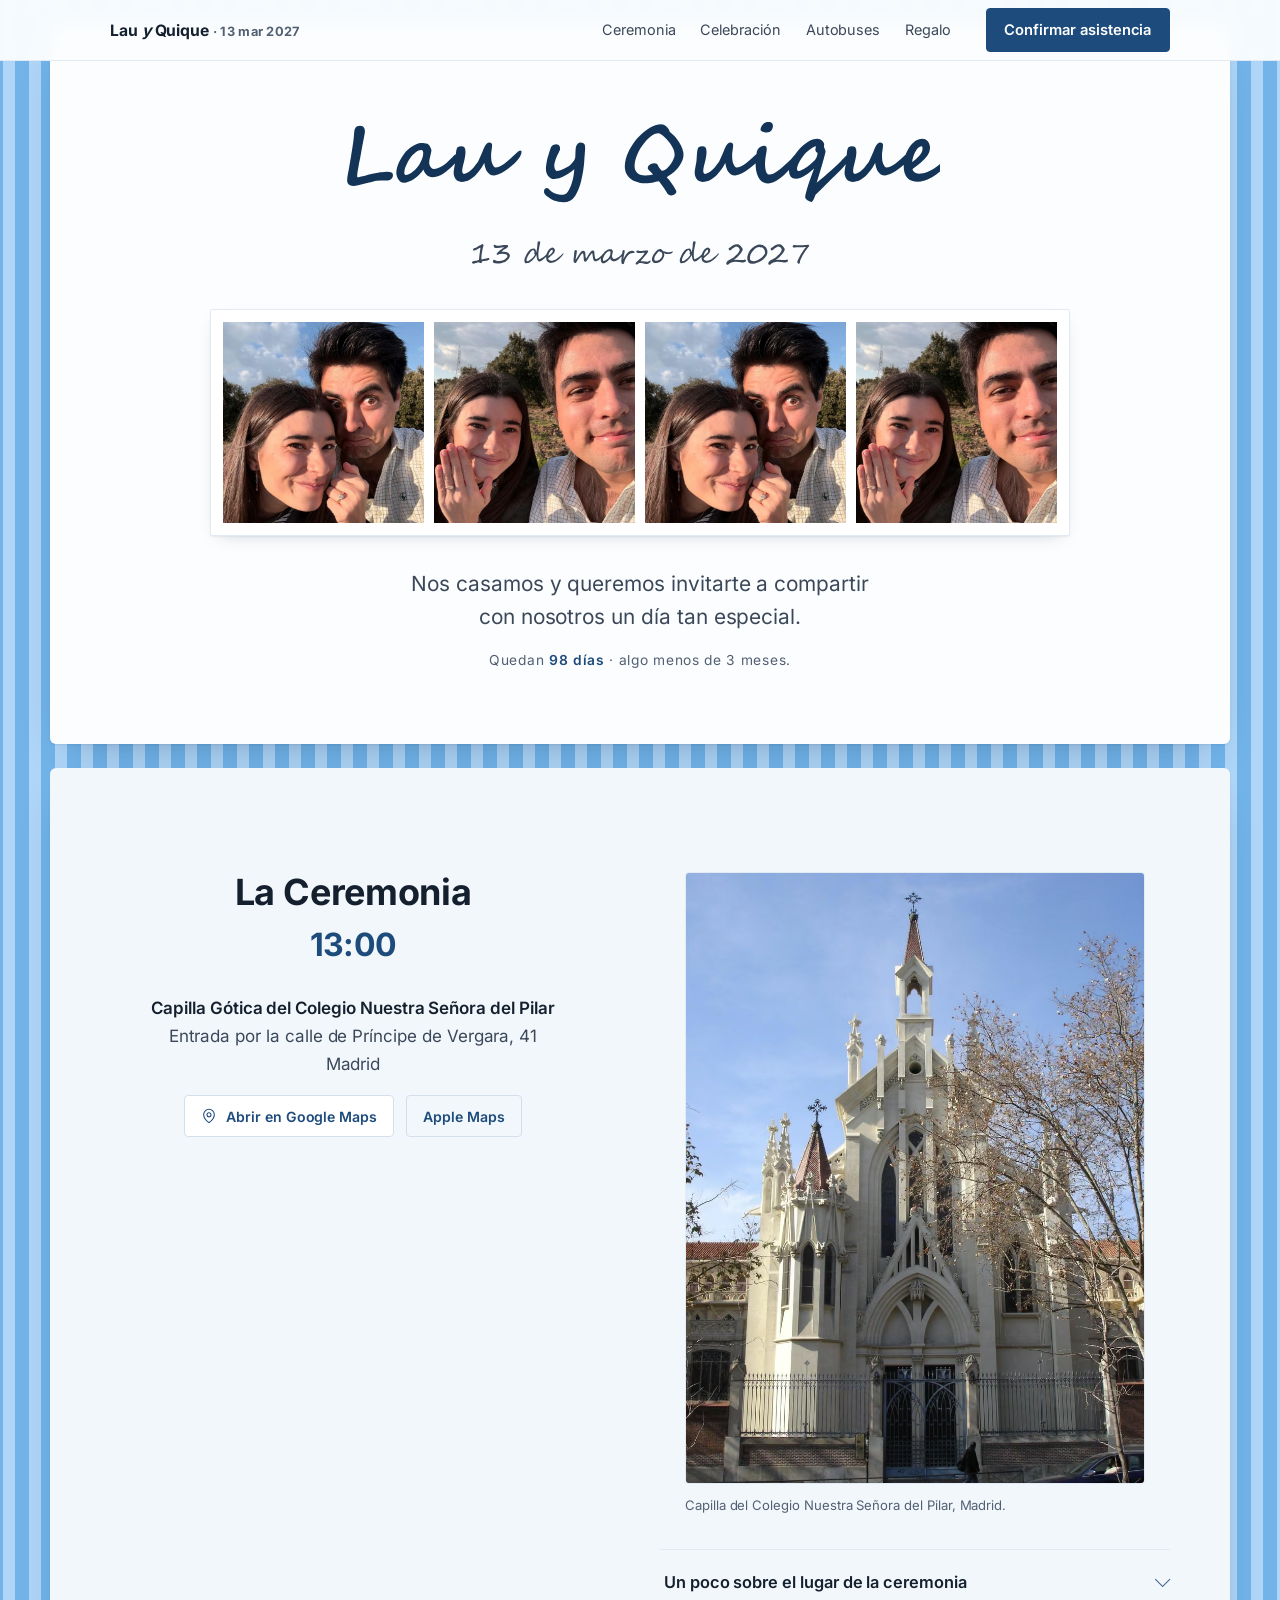
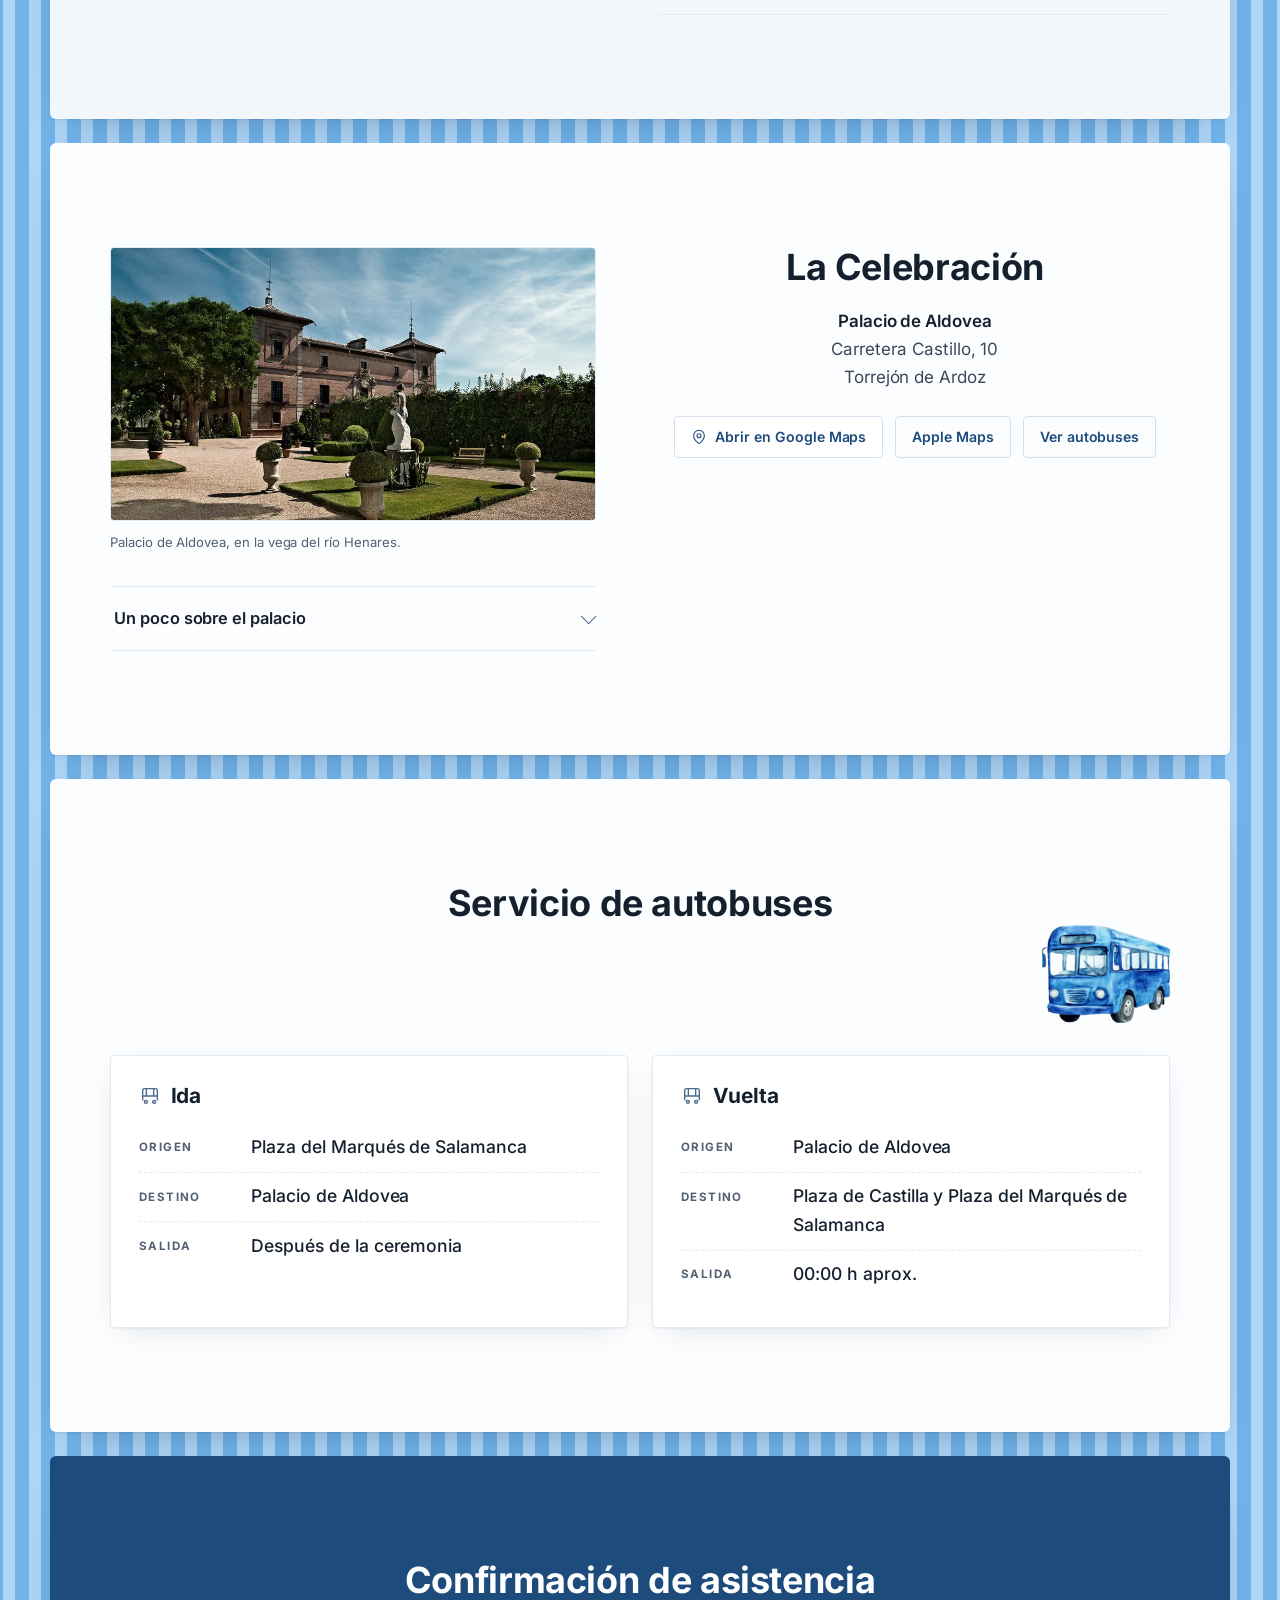
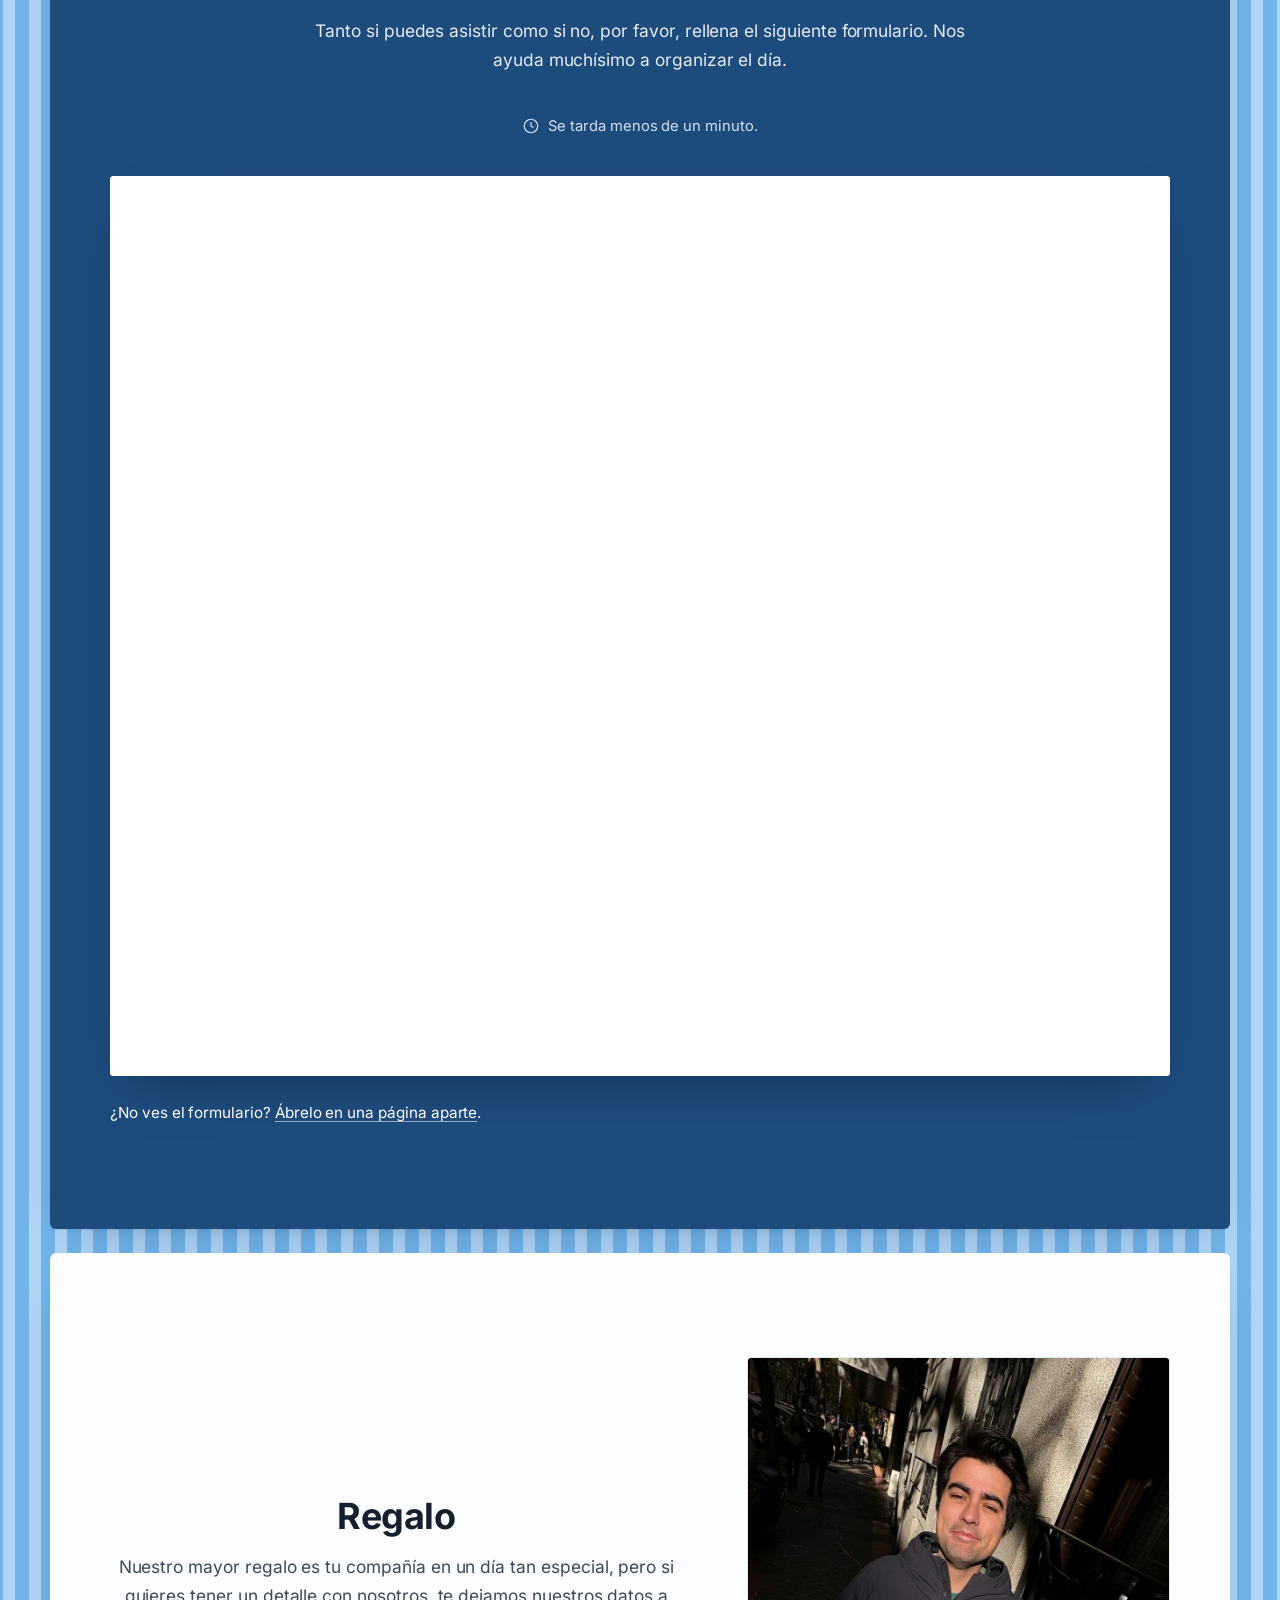
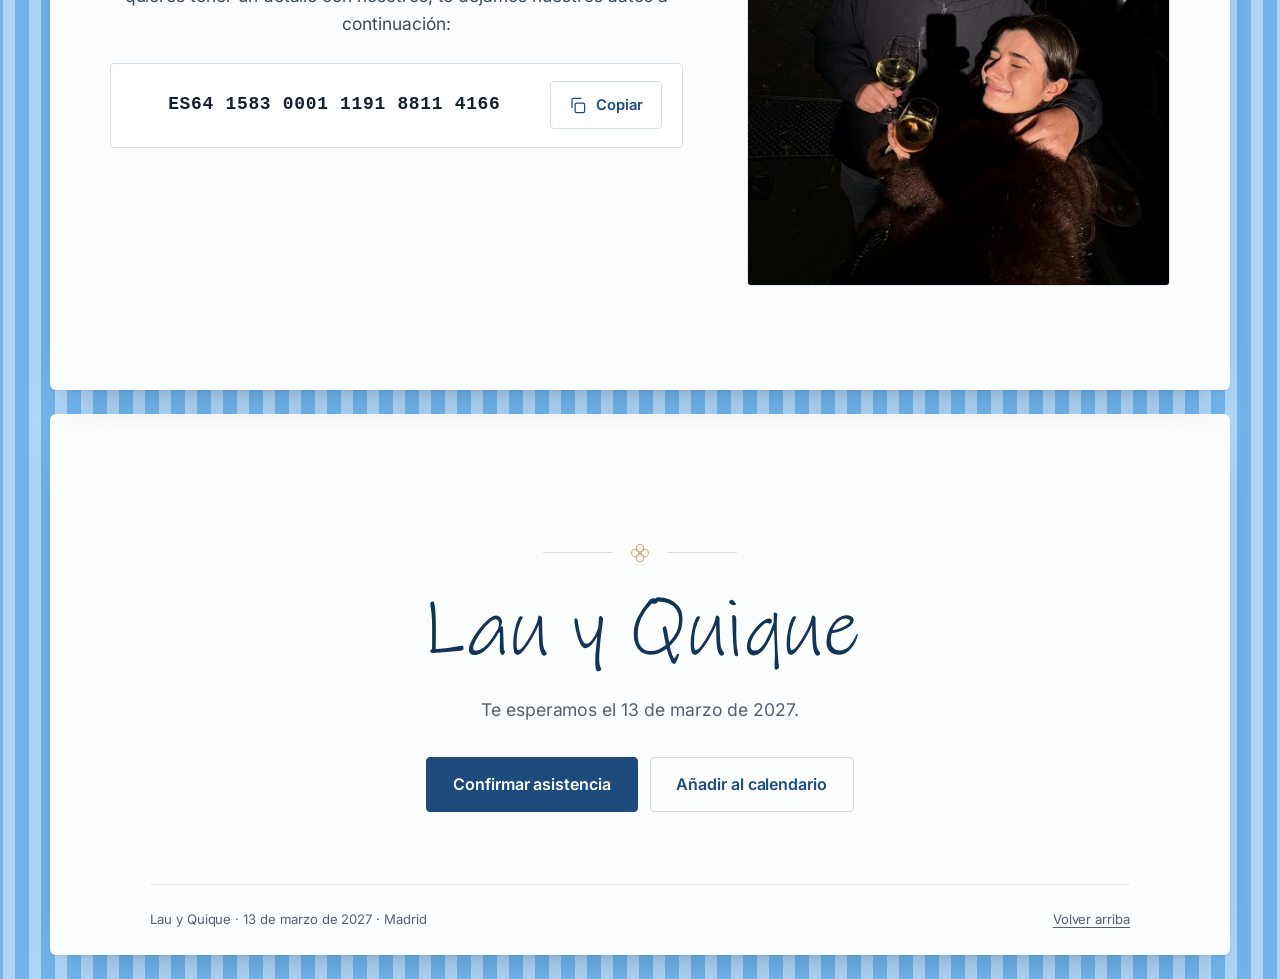
==== index.html @ 1e3ce6be "Web de la boda de Lau y Quique Sitio estático para GitHub Pages: portada con los rótulos manuscritos" ====
<!DOCTYPE html>
<html lang="es">
<head>
<meta charset="utf-8">
<meta name="viewport" content="width=device-width, initial-scale=1, viewport-fit=cover">
<title>Lau y Quique · 13 de marzo de 2027</title>
<meta name="description" content="Nos casamos el sábado 13 de marzo de 2027 en Madrid. Ceremonia a las 13:00 en la Capilla Gótica del Colegio Nuestra Señora del Pilar y celebración en el Palacio de Aldovea. Toda la información y confirmación de asistencia.">
<meta name="theme-color" content="#72B4EA">
<meta name="robots" content="noindex, nofollow">
<link rel="canonical" href="https://lauyquique.github.io/">

<!-- Vista previa al compartir por WhatsApp, correo o redes -->
<meta property="og:type" content="website">
<meta property="og:locale" content="es_ES">
<meta property="og:title" content="Lau y Quique · 13 de marzo de 2027">
<meta property="og:description" content="Nos casamos y queremos invitarte a compartir con nosotros un día tan especial.">
<meta property="og:image" content="assets/img/og-portada.jpg">
<meta property="og:image:width" content="1200">
<meta property="og:image:height" content="630">
<meta name="twitter:card" content="summary_large_image">

<link rel="icon" href="assets/img/favicon.svg" type="image/svg+xml">
<link rel="preload" href="assets/fonts/inter-latin.woff2" as="font" type="font/woff2" crossorigin>
<link rel="stylesheet" href="assets/css/estilo.css">

<!-- Datos estructurados: ayuda a que el buscador y el móvil entiendan el evento -->
<script type="application/ld+json">
{
  "@context": "https://schema.org",
  "@type": "Event",
  "name": "Boda de Lau y Quique",
  "startDate": "2027-03-13T13:00:00+01:00",
  "endDate": "2027-03-13T22:00:00+01:00",
  "eventAttendanceMode": "https://schema.org/OfflineEventAttendanceMode",
  "eventStatus": "https://schema.org/EventScheduled",
  "location": [
    {
      "@type": "Place",
      "name": "Capilla Gótica del Colegio Nuestra Señora del Pilar",
      "address": {
        "@type": "PostalAddress",
        "streetAddress": "Calle de Príncipe de Vergara, 41",
        "addressLocality": "Madrid",
        "addressCountry": "ES"
      }
    },
    {
      "@type": "Place",
      "name": "Palacio de Aldovea",
      "address": {
        "@type": "PostalAddress",
        "streetAddress": "Carretera Castillo, 10",
        "addressLocality": "Torrejón de Ardoz",
        "addressCountry": "ES"
      }
    }
  ]
}
</script>
</head>
<body>


<a class="saltar" href="#ceremonia">Ir directamente a la información principal</a>

<!-- ===================== BARRA SUPERIOR ===================== -->
<header class="barra" id="barra">
  <div class="contenedor barra__caja">
    <a class="barra__marca" href="#portada">Lau <em>y</em> Quique <span>· 13 mar 2027</span></a>
    <nav class="barra__nav" aria-label="Secciones de la web">
      <a href="#ceremonia">Ceremonia</a>
      <a href="#celebracion">Celebración</a>
      <a href="#autobuses">Autobuses</a>
      <a href="#regalo">Regalo</a>
    </nav>
    <a class="boton boton--principal" href="#confirmar">Confirmar<span class="barra__mas">&nbsp;asistencia</span></a>
  </div>
</header>

<main id="contenido">

<!-- ===================== 1. PORTADA =====================
     Composición de la diapositiva 1 del PowerPoint de la pareja:
     nombres y fecha en Segoe Script (convertidos a trazado), franja de fotos y frase. -->
<section class="portada" id="portada">
  <div class="contenedor">

    <h1 class="portada__nombres"><svg class="letra letra--nombres" viewBox="0 0 15415 3244" role="img" aria-label="Lau y Quique"><path fill="currentColor" d="M1334 2113Q1323 2128 1307.0 2139.0Q1291 2150 1273.0 2157.5Q1255 2165 1236.5 2168.5Q1218 2172 1203 2172H1052Q1006 2172 950.5 2180.0Q895 2188 838.0 2200.0Q781 2212 724.5 2227.0Q668 2242 619 2255Q538 2278 467.5 2295.0Q397 2312 346 2312Q302 2312 271.0 2300.5Q240 2289 220.5 2269.5Q201 2250 192.0 2225.0Q183 2200 183 2173Q183 2123 195.0 2050.5Q207 1978 223 1900Q227 1879 237.5 1818.5Q248 1758 261.5 1678.0Q275 1598 289.5 1507.0Q304 1416 317.0 1334.0Q330 1252 339.0 1187.5Q348 1123 351 1096Q356 1047 358.5 1003.0Q361 959 365.5 922.5Q370 886 378.0 857.0Q386 828 402.5 807.5Q419 787 446.0 776.5Q473 766 515 766Q553 766 577.0 779.0Q601 792 615.0 813.0Q629 834 634.5 860.5Q640 887 640 914Q640 924 634.0 960.5Q628 997 618.0 1050.5Q608 1104 595.5 1169.5Q583 1235 570.0 1303.0Q557 1371 545.5 1436.0Q534 1501 525 1553Q517 1601 504.5 1657.0Q492 1713 482 1770Q475 1812 467.5 1854.5Q460 1897 454.0 1935.0Q448 1973 444.5 2004.5Q441 2036 441 2056Q441 2067 443.0 2076.5Q445 2086 451 2086Q472 2086 506.0 2079.5Q540 2073 580.0 2063.0Q620 2053 662.5 2041.0Q705 2029 741 2018Q750 2016 775.0 2010.5Q800 2005 833.5 1998.0Q867 1991 904.5 1984.0Q942 1977 975.5 1971.0Q1009 1965 1035.0 1961.5Q1061 1958 1071 1958Q1085 1958 1122.0 1953.0Q1159 1948 1209 1948Q1289 1948 1325.0 1967.5Q1361 1987 1361 2036Q1361 2056 1354.5 2076.5Q1348 2097 1334 2113ZM2138 1456Q2138 1447 2134.5 1435.0Q2131 1423 2125.5 1412.5Q2120 1402 2113.0 1394.5Q2106 1387 2100 1387Q2034 1387 1979.5 1422.5Q1925 1458 1866 1519Q1833 1552 1795.5 1608.0Q1758 1664 1726.0 1727.0Q1694 1790 1673.0 1853.0Q1652 1916 1652 1964Q1652 1976 1653.5 1987.5Q1655 1999 1659.5 2008.0Q1664 2017 1672.0 2023.0Q1680 2029 1693 2029Q1731 2029 1779.0 2004.5Q1827 1980 1875.5 1940.5Q1924 1901 1969.5 1849.5Q2015 1798 2046 1744Q2084 1678 2111.0 1606.0Q2138 1534 2138 1456ZM3047 1559Q3047 1571 3042.5 1587.5Q3038 1604 3031.0 1620.5Q3024 1637 3015.5 1652.5Q3007 1668 2999 1679Q2994 1686 2983.0 1698.5Q2972 1711 2958.0 1726.5Q2944 1742 2926.5 1760.0Q2909 1778 2891 1796Q2833 1850 2773.5 1902.5Q2714 1955 2649.0 1995.5Q2584 2036 2513.0 2061.0Q2442 2086 2362 2086Q2328 2086 2293.0 2071.0Q2258 2056 2228.0 2030.0Q2198 2004 2175.5 1967.5Q2153 1931 2144 1889Q2126 1919 2097.0 1953.5Q2068 1988 2033.5 2022.0Q1999 2056 1962.0 2086.5Q1925 2117 1893 2139Q1871 2154 1839.5 2170.0Q1808 2186 1773.0 2199.5Q1738 2213 1702.5 2221.5Q1667 2230 1637 2230Q1589 2230 1553.0 2202.5Q1517 2175 1493.5 2135.0Q1470 2095 1458.5 2050.0Q1447 2005 1447 1969Q1447 1903 1466.5 1834.5Q1486 1766 1516.5 1701.0Q1547 1636 1584.5 1577.0Q1622 1518 1658 1472Q1696 1424 1749.0 1376.5Q1802 1329 1860.0 1291.5Q1918 1254 1974.5 1231.0Q2031 1208 2075 1208Q2099 1208 2124.5 1209.5Q2150 1211 2175.0 1214.0Q2200 1217 2223.0 1223.0Q2246 1229 2264 1238Q2276 1246 2290.5 1266.5Q2305 1287 2317.5 1310.5Q2330 1334 2339.0 1357.0Q2348 1380 2348 1393Q2348 1421 2339.5 1459.5Q2331 1498 2320.5 1540.0Q2310 1582 2301.0 1626.0Q2292 1670 2292 1710Q2292 1738 2300.0 1767.0Q2308 1796 2323.0 1819.5Q2338 1843 2359.0 1858.0Q2380 1873 2406 1873Q2465 1873 2523.0 1851.0Q2581 1829 2639.0 1790.5Q2697 1752 2755.0 1699.5Q2813 1647 2872 1586Q2874 1586 2888.0 1571.0Q2902 1556 2921.5 1538.0Q2941 1520 2962.5 1505.0Q2984 1490 3000 1490Q3029 1490 3038.0 1507.0Q3047 1524 3047 1559ZM4666 1428Q4666 1484 4626.5 1551.5Q4587 1619 4523.5 1687.0Q4460 1755 4381.5 1819.0Q4303 1883 4224.5 1932.5Q4146 1982 4076.0 2012.0Q4006 2042 3960 2042Q3896 2042 3851.5 2014.5Q3807 1987 3777.5 1941.5Q3748 1896 3731.0 1837.5Q3714 1779 3706 1717Q3691 1753 3666.0 1795.0Q3641 1837 3612.0 1878.0Q3583 1919 3553.5 1955.5Q3524 1992 3499 2018Q3464 2055 3422.0 2089.5Q3380 2124 3332.0 2150.0Q3284 2176 3230.5 2191.5Q3177 2207 3119 2207Q3070 2207 3032.5 2186.5Q2995 2166 2970.0 2133.0Q2945 2100 2932.5 2057.5Q2920 2015 2920 1972Q2920 1934 2926.5 1893.5Q2933 1853 2941.0 1811.5Q2949 1770 2956.5 1729.5Q2964 1689 2967 1651Q2969 1622 2971.0 1589.0Q2973 1556 2975.0 1522.5Q2977 1489 2980.5 1455.5Q2984 1422 2989 1393Q2993 1372 3000.5 1353.0Q3008 1334 3022.0 1319.5Q3036 1305 3057.5 1296.5Q3079 1288 3110 1288Q3173 1288 3198.5 1325.5Q3224 1363 3224 1439Q3224 1462 3221.0 1492.0Q3218 1522 3213.0 1554.5Q3208 1587 3201.5 1620.0Q3195 1653 3187 1683Q3170 1750 3155.0 1813.5Q3140 1877 3140 1927Q3140 1959 3151.5 1980.0Q3163 2001 3180 2001Q3223 2001 3269.5 1974.5Q3316 1948 3360.0 1908.5Q3404 1869 3443.5 1822.5Q3483 1776 3511 1737Q3537 1701 3563.5 1648.0Q3590 1595 3615.5 1536.5Q3641 1478 3665.0 1420.5Q3689 1363 3708 1319Q3734 1260 3768.0 1228.0Q3802 1196 3834 1196Q3872 1196 3890.0 1211.0Q3908 1226 3908 1266Q3908 1282 3904.0 1315.0Q3900 1348 3895.0 1384.5Q3890 1421 3886.0 1454.5Q3882 1488 3882 1505Q3882 1521 3882.5 1544.0Q3883 1567 3884.0 1591.5Q3885 1616 3887.5 1639.0Q3890 1662 3893 1678Q3897 1695 3906.0 1722.0Q3915 1749 3928.5 1774.5Q3942 1800 3958.0 1818.5Q3974 1837 3992 1837Q4044 1837 4102.5 1810.0Q4161 1783 4222.0 1739.5Q4283 1696 4344.5 1641.0Q4406 1586 4464 1531Q4488 1508 4511.5 1484.5Q4535 1461 4557.0 1442.5Q4579 1424 4598.0 1412.0Q4617 1400 4631 1400Q4647 1400 4656.5 1410.0Q4666 1420 4666 1428ZM6298 1344Q6298 1366 6295.0 1405.5Q6292 1445 6288.5 1489.0Q6285 1533 6281.5 1574.5Q6278 1616 6277 1642Q6274 1706 6266.5 1775.0Q6259 1844 6248.5 1913.5Q6238 1983 6224.0 2051.5Q6210 2120 6195 2182Q6183 2232 6167.0 2283.5Q6151 2335 6131.5 2384.5Q6112 2434 6089.0 2480.5Q6066 2527 6041 2566Q5935 2729 5739 2729Q5616 2729 5496 2682Q5454 2666 5408.5 2640.0Q5363 2614 5326.0 2585.0Q5289 2556 5265.0 2525.5Q5241 2495 5241 2468Q5241 2450 5244.0 2431.5Q5247 2413 5255.0 2398.0Q5263 2383 5276.5 2373.5Q5290 2364 5312 2364Q5328 2364 5340.0 2371.0Q5352 2378 5363 2389Q5401 2429 5441.0 2457.5Q5481 2486 5525.5 2504.5Q5570 2523 5620.5 2531.5Q5671 2540 5729 2540Q5762 2540 5792.0 2519.5Q5822 2499 5848.0 2464.5Q5874 2430 5896.5 2385.5Q5919 2341 5937.0 2292.0Q5955 2243 5968.5 2193.0Q5982 2143 5991 2099Q6002 2047 6008.0 1996.0Q6014 1945 6020 1885Q5989 1911 5948.5 1939.5Q5908 1968 5863.5 1995.5Q5819 2023 5771.5 2048.0Q5724 2073 5677.5 2092.0Q5631 2111 5588.0 2122.5Q5545 2134 5510 2134Q5453 2134 5411.5 2110.5Q5370 2087 5343.0 2049.5Q5316 2012 5303.0 1964.0Q5290 1916 5290 1867Q5290 1834 5295.0 1791.5Q5300 1749 5307.5 1705.5Q5315 1662 5325.0 1620.5Q5335 1579 5345 1547Q5347 1542 5354.0 1519.5Q5361 1497 5369.0 1469.5Q5377 1442 5384.5 1417.5Q5392 1393 5394 1386Q5406 1350 5418.5 1323.0Q5431 1296 5449.0 1277.5Q5467 1259 5493.0 1249.5Q5519 1240 5557 1240Q5584 1240 5605.0 1251.0Q5626 1262 5638 1286Q5650 1309 5652.0 1329.0Q5654 1349 5654 1370Q5654 1378 5643.0 1403.0Q5632 1428 5618.0 1457.0Q5604 1486 5591.0 1511.0Q5578 1536 5575 1544Q5545 1617 5525.5 1674.5Q5506 1732 5506 1792Q5506 1821 5512.0 1845.5Q5518 1870 5527.0 1888.0Q5536 1906 5547.5 1916.0Q5559 1926 5571 1926Q5604 1926 5648.5 1913.5Q5693 1901 5741.5 1878.5Q5790 1856 5839.0 1825.0Q5888 1794 5929.0 1757.0Q5970 1720 6000.0 1679.0Q6030 1638 6040 1596Q6043 1586 6044.5 1564.5Q6046 1543 6047.0 1515.5Q6048 1488 6049.0 1456.5Q6050 1425 6052.0 1396.5Q6054 1368 6056.5 1344.0Q6059 1320 6063 1307Q6080 1253 6108.0 1225.0Q6136 1197 6181 1197Q6218 1197 6241.0 1206.0Q6264 1215 6276.5 1233.0Q6289 1251 6293.5 1278.5Q6298 1306 6298 1344ZM8825 1506Q8825 1564 8808.5 1618.5Q8792 1673 8764.0 1724.0Q8736 1775 8700.5 1821.0Q8665 1867 8627 1907Q8574 1963 8515.5 2005.0Q8457 2047 8394 2085Q8415 2108 8441.0 2141.5Q8467 2175 8495.0 2212.5Q8523 2250 8549.5 2288.5Q8576 2327 8597.0 2361.0Q8618 2395 8630.5 2422.0Q8643 2449 8643 2462Q8643 2483 8626.0 2500.5Q8609 2518 8586.0 2530.5Q8563 2543 8540.5 2550.0Q8518 2557 8507 2557Q8472 2557 8446.5 2539.5Q8421 2522 8408 2507Q8394 2477 8372.5 2442.0Q8351 2407 8327.5 2371.5Q8304 2336 8280.5 2303.0Q8257 2270 8237.5 2245.0Q8218 2220 8206.0 2204.5Q8194 2189 8193 2189Q8182 2189 8150.0 2197.5Q8118 2206 8070.5 2216.0Q8023 2226 7962.0 2234.5Q7901 2243 7832 2243Q7775 2243 7714.5 2232.5Q7654 2222 7596.5 2199.5Q7539 2177 7488.5 2142.5Q7438 2108 7399.5 2060.0Q7361 2012 7339.0 1950.5Q7317 1889 7317 1812Q7317 1722 7341.0 1627.0Q7365 1532 7408.0 1438.5Q7451 1345 7509.5 1256.0Q7568 1167 7637.5 1087.5Q7707 1008 7784.5 941.0Q7862 874 7941.5 825.5Q8021 777 8101.0 750.0Q8181 723 8255 723Q8283 723 8318.0 739.5Q8353 756 8385.0 783.0Q8417 810 8440.5 845.0Q8464 880 8469 916Q8538 970 8602.5 1042.0Q8667 1114 8716.5 1193.5Q8766 1273 8795.5 1354.0Q8825 1435 8825 1506ZM8187 957Q8160 957 8132.0 961.0Q8104 965 8080 978Q8013 1013 7949.0 1068.5Q7885 1124 7828.0 1192.0Q7771 1260 7723.0 1337.5Q7675 1415 7640.5 1494.0Q7606 1573 7587.0 1650.5Q7568 1728 7568 1796Q7568 1866 7592.5 1913.0Q7617 1960 7654.5 1988.5Q7692 2017 7737.0 2029.5Q7782 2042 7823 2042Q7831 2042 7854.5 2041.0Q7878 2040 7909.5 2037.5Q7941 2035 7976.5 2030.0Q8012 2025 8045 2018Q8027 1996 8003.5 1973.0Q7980 1950 7958.5 1928.5Q7937 1907 7922.0 1888.5Q7907 1870 7907 1857Q7907 1820 7927.0 1795.0Q7947 1770 7975.0 1755.0Q8003 1740 8032.0 1733.5Q8061 1727 8080 1727Q8109 1727 8134.0 1743.5Q8159 1760 8176 1800Q8185 1821 8201.0 1842.5Q8217 1864 8233.0 1882.0Q8249 1900 8262.0 1911.5Q8275 1923 8278 1923Q8306 1923 8340.5 1902.5Q8375 1882 8410.5 1848.0Q8446 1814 8479.5 1770.0Q8513 1726 8539.0 1680.0Q8565 1634 8581.0 1588.5Q8597 1543 8597 1507Q8597 1447 8572.0 1382.5Q8547 1318 8508.0 1257.0Q8469 1196 8421.0 1141.5Q8373 1087 8327.5 1046.0Q8282 1005 8244.0 981.0Q8206 957 8187 957ZM10859 1428Q10859 1484 10819.5 1551.5Q10780 1619 10716.5 1687.0Q10653 1755 10574.5 1819.0Q10496 1883 10417.5 1932.5Q10339 1982 10269.0 2012.0Q10199 2042 10153 2042Q10089 2042 10044.5 2014.5Q10000 1987 9970.5 1941.5Q9941 1896 9924.0 1837.5Q9907 1779 9899 1717Q9884 1753 9859.0 1795.0Q9834 1837 9805.0 1878.0Q9776 1919 9746.5 1955.5Q9717 1992 9692 2018Q9657 2055 9615.0 2089.5Q9573 2124 9525.0 2150.0Q9477 2176 9423.5 2191.5Q9370 2207 9312 2207Q9263 2207 9225.5 2186.5Q9188 2166 9163.0 2133.0Q9138 2100 9125.5 2057.5Q9113 2015 9113 1972Q9113 1934 9119.5 1893.5Q9126 1853 9134.0 1811.5Q9142 1770 9149.5 1729.5Q9157 1689 9160 1651Q9162 1622 9164.0 1589.0Q9166 1556 9168.0 1522.5Q9170 1489 9173.5 1455.5Q9177 1422 9182 1393Q9186 1372 9193.5 1353.0Q9201 1334 9215.0 1319.5Q9229 1305 9250.5 1296.5Q9272 1288 9303 1288Q9366 1288 9391.5 1325.5Q9417 1363 9417 1439Q9417 1462 9414.0 1492.0Q9411 1522 9406.0 1554.5Q9401 1587 9394.5 1620.0Q9388 1653 9380 1683Q9363 1750 9348.0 1813.5Q9333 1877 9333 1927Q9333 1959 9344.5 1980.0Q9356 2001 9373 2001Q9416 2001 9462.5 1974.5Q9509 1948 9553.0 1908.5Q9597 1869 9636.5 1822.5Q9676 1776 9704 1737Q9730 1701 9756.5 1648.0Q9783 1595 9808.5 1536.5Q9834 1478 9858.0 1420.5Q9882 1363 9901 1319Q9927 1260 9961.0 1228.0Q9995 1196 10027 1196Q10065 1196 10083.0 1211.0Q10101 1226 10101 1266Q10101 1282 10097.0 1315.0Q10093 1348 10088.0 1384.5Q10083 1421 10079.0 1454.5Q10075 1488 10075 1505Q10075 1521 10075.5 1544.0Q10076 1567 10077.0 1591.5Q10078 1616 10080.5 1639.0Q10083 1662 10086 1678Q10090 1695 10099.0 1722.0Q10108 1749 10121.5 1774.5Q10135 1800 10151.0 1818.5Q10167 1837 10185 1837Q10237 1837 10295.5 1810.0Q10354 1783 10415.0 1739.5Q10476 1696 10537.5 1641.0Q10599 1586 10657 1531Q10681 1508 10704.5 1484.5Q10728 1461 10750.0 1442.5Q10772 1424 10791.0 1412.0Q10810 1400 10824 1400Q10840 1400 10849.5 1410.0Q10859 1420 10859 1428ZM11123 767Q11123 800 11113.0 829.5Q11103 859 11084 885Q11046 938 10967 938Q10939 938 10910.0 933.0Q10881 928 10858.0 919.0Q10835 910 10820.0 896.0Q10805 882 10805 864Q10805 833 10821.0 798.5Q10837 764 10862.5 734.5Q10888 705 10918.5 685.5Q10949 666 10977 666Q11012 666 11039.0 670.5Q11066 675 11084.5 686.0Q11103 697 11113.0 717.0Q11123 737 11123 767ZM11745 1590Q11745 1613 11727.5 1648.5Q11710 1684 11679.5 1727.5Q11649 1771 11607.0 1820.5Q11565 1870 11516 1922Q11463 1979 11401.0 2034.0Q11339 2089 11269 2140Q11200 2190 11133.0 2217.5Q11066 2245 11006 2245Q10936 2245 10884.5 2221.5Q10833 2198 10796.5 2157.5Q10760 2117 10737.0 2064.5Q10714 2012 10700.5 1953.5Q10687 1895 10682.0 1835.0Q10677 1775 10677 1721Q10677 1700 10680.0 1658.0Q10683 1616 10688.5 1569.5Q10694 1523 10700.5 1479.5Q10707 1436 10714 1411Q10729 1362 10783 1318Q10835 1276 10899 1276Q10964 1276 10964 1354Q10964 1391 10957.5 1432.5Q10951 1474 10943 1514Q10930 1587 10925.0 1645.5Q10920 1704 10920 1749Q10920 1800 10926.0 1848.0Q10932 1896 10943.5 1933.5Q10955 1971 10972.5 1994.0Q10990 2017 11014 2017Q11044 2017 11076.0 2011.5Q11108 2006 11153 1982Q11239 1935 11336 1855Q11370 1827 11413.5 1788.5Q11457 1750 11500.0 1709.5Q11543 1669 11581.0 1630.0Q11619 1591 11641 1563Q11644 1558 11649.5 1550.5Q11655 1543 11662.0 1535.0Q11669 1527 11677.5 1521.5Q11686 1516 11694 1516Q11710 1516 11717.5 1520.5Q11725 1525 11734 1548Q11745 1573 11745 1590ZM12215 1626Q12237 1597 12251.5 1554.5Q12266 1512 12270 1461Q12248 1450 12230.5 1432.0Q12213 1414 12213 1382Q12213 1360 12219.5 1336.5Q12226 1313 12226 1305Q12226 1293 12220 1293Q12191 1293 12125.5 1333.5Q12060 1374 11976 1452Q11962 1465 11939.0 1492.5Q11916 1520 11890.0 1556.0Q11864 1592 11837.5 1633.5Q11811 1675 11790.0 1716.5Q11769 1758 11755.5 1796.0Q11742 1834 11742 1863Q11742 1899 11753.5 1914.0Q11765 1929 11782 1929Q11798 1929 11822.0 1919.5Q11846 1910 11873.0 1896.5Q11900 1883 11927.0 1866.5Q11954 1850 11975 1837Q11995 1825 12029.0 1798.0Q12063 1771 12099.5 1739.5Q12136 1708 12168.0 1677.5Q12200 1647 12215 1626ZM13083 1578Q13083 1623 13043.5 1683.5Q13004 1744 12941.0 1815.0Q12878 1886 12798.5 1964.0Q12719 2042 12639 2122Q12634 2127 12606.0 2154.5Q12578 2182 12538.5 2221.0Q12499 2260 12453.5 2304.5Q12408 2349 12369.0 2387.5Q12330 2426 12303.0 2453.5Q12276 2481 12272 2485Q12254 2505 12243.0 2514.0Q12232 2523 12225.0 2530.5Q12218 2538 12213.0 2547.0Q12208 2556 12201 2575Q12193 2598 12183.5 2621.5Q12174 2645 12163.0 2665.5Q12152 2686 12138.5 2701.5Q12125 2717 12109 2724Q12087 2719 12059.5 2707.0Q12032 2695 12008.0 2678.0Q11984 2661 11968.0 2639.5Q11952 2618 11952 2593Q11952 2571 11960.5 2532.0Q11969 2493 11982.5 2444.0Q11996 2395 12013.0 2339.5Q12030 2284 12048 2230Q12053 2216 12063.5 2187.0Q12074 2158 12087.0 2121.0Q12100 2084 12114.5 2043.5Q12129 2003 12142.0 1967.0Q12155 1931 12165.0 1903.0Q12175 1875 12179 1862Q12137 1901 12082.5 1947.0Q12028 1993 11966.5 2032.5Q11905 2072 11838.5 2098.5Q11772 2125 11706 2125Q11625 2125 11579.5 2072.0Q11534 2019 11534 1908Q11534 1799 11604 1655Q11636 1588 11680.0 1522.0Q11724 1456 11781 1388Q11835 1324 11894.0 1272.5Q11953 1221 12016 1179Q12081 1135 12143.5 1115.5Q12206 1096 12266 1096Q12299 1096 12328.0 1108.5Q12357 1121 12380.0 1141.5Q12403 1162 12419.0 1189.5Q12435 1217 12441 1247Q12434 1269 12434 1289Q12434 1300 12438.0 1314.0Q12442 1328 12449 1348Q12462 1374 12467.5 1395.0Q12473 1416 12473 1432Q12473 1440 12466.0 1469.0Q12459 1498 12450.5 1531.0Q12442 1564 12434.0 1592.5Q12426 1621 12424 1629Q12413 1663 12392.5 1738.5Q12372 1814 12338 1926Q12334 1939 12326.5 1964.5Q12319 1990 12309.5 2021.5Q12300 2053 12289.5 2087.0Q12279 2121 12270.0 2150.5Q12261 2180 12254.5 2201.5Q12248 2223 12246 2230Q12282 2198 12322.5 2164.0Q12363 2130 12402.0 2097.5Q12441 2065 12477.0 2034.5Q12513 2004 12541 1980Q12632 1899 12714.5 1822.5Q12797 1746 12869 1674Q12892 1650 12921.0 1620.5Q12950 1591 12994 1543Q13009 1529 13022.0 1521.5Q13035 1514 13052 1514Q13057 1514 13062.5 1516.0Q13068 1518 13072.5 1525.0Q13077 1532 13080.0 1544.5Q13083 1557 13083 1578ZM14709 1428Q14709 1484 14669.5 1551.5Q14630 1619 14566.5 1687.0Q14503 1755 14424.5 1819.0Q14346 1883 14267.5 1932.5Q14189 1982 14119.0 2012.0Q14049 2042 14003 2042Q13939 2042 13894.5 2014.5Q13850 1987 13820.5 1941.5Q13791 1896 13774.0 1837.5Q13757 1779 13749 1717Q13734 1753 13709.0 1795.0Q13684 1837 13655.0 1878.0Q13626 1919 13596.5 1955.5Q13567 1992 13542 2018Q13507 2055 13465.0 2089.5Q13423 2124 13375.0 2150.0Q13327 2176 13273.5 2191.5Q13220 2207 13162 2207Q13113 2207 13075.5 2186.5Q13038 2166 13013.0 2133.0Q12988 2100 12975.5 2057.5Q12963 2015 12963 1972Q12963 1934 12969.5 1893.5Q12976 1853 12984.0 1811.5Q12992 1770 12999.5 1729.5Q13007 1689 13010 1651Q13012 1622 13014.0 1589.0Q13016 1556 13018.0 1522.5Q13020 1489 13023.5 1455.5Q13027 1422 13032 1393Q13036 1372 13043.5 1353.0Q13051 1334 13065.0 1319.5Q13079 1305 13100.5 1296.5Q13122 1288 13153 1288Q13216 1288 13241.5 1325.5Q13267 1363 13267 1439Q13267 1462 13264.0 1492.0Q13261 1522 13256.0 1554.5Q13251 1587 13244.5 1620.0Q13238 1653 13230 1683Q13213 1750 13198.0 1813.5Q13183 1877 13183 1927Q13183 1959 13194.5 1980.0Q13206 2001 13223 2001Q13266 2001 13312.5 1974.5Q13359 1948 13403.0 1908.5Q13447 1869 13486.5 1822.5Q13526 1776 13554 1737Q13580 1701 13606.5 1648.0Q13633 1595 13658.5 1536.5Q13684 1478 13708.0 1420.5Q13732 1363 13751 1319Q13777 1260 13811.0 1228.0Q13845 1196 13877 1196Q13915 1196 13933.0 1211.0Q13951 1226 13951 1266Q13951 1282 13947.0 1315.0Q13943 1348 13938.0 1384.5Q13933 1421 13929.0 1454.5Q13925 1488 13925 1505Q13925 1521 13925.5 1544.0Q13926 1567 13927.0 1591.5Q13928 1616 13930.5 1639.0Q13933 1662 13936 1678Q13940 1695 13949.0 1722.0Q13958 1749 13971.5 1774.5Q13985 1800 14001.0 1818.5Q14017 1837 14035 1837Q14087 1837 14145.5 1810.0Q14204 1783 14265.0 1739.5Q14326 1696 14387.5 1641.0Q14449 1586 14507 1531Q14531 1508 14554.5 1484.5Q14578 1461 14600.0 1442.5Q14622 1424 14641.0 1412.0Q14660 1400 14674 1400Q14690 1400 14699.5 1410.0Q14709 1420 14709 1428ZM14966 1355Q14966 1333 14961.5 1313.0Q14957 1293 14947 1288Q14913 1288 14874.5 1317.0Q14836 1346 14801.0 1399.5Q14766 1453 14738.5 1528.5Q14711 1604 14698 1696Q14745 1661 14792.5 1622.5Q14840 1584 14878.5 1542.0Q14917 1500 14941.5 1453.5Q14966 1407 14966 1355ZM15746 1539Q15746 1557 15719 1605Q15667 1680 15603.5 1753.5Q15540 1827 15468.0 1893.0Q15396 1959 15318.0 2015.5Q15240 2072 15160.0 2113.0Q15080 2154 15000.5 2177.5Q14921 2201 14845 2201Q14674 2201 14578.5 2104.5Q14483 2008 14483 1813Q14483 1735 14494.0 1659.5Q14505 1584 14530.5 1510.5Q14556 1437 14597.0 1366.0Q14638 1295 14698 1228Q14720 1203 14749.5 1180.0Q14779 1157 14812.5 1139.0Q14846 1121 14882.5 1110.0Q14919 1099 14955 1099Q15008 1099 15046.5 1119.0Q15085 1139 15110.0 1172.5Q15135 1206 15147.0 1249.5Q15159 1293 15159 1341Q15159 1430 15093.0 1525.5Q15027 1621 14910 1721Q14872 1753 14822.0 1790.5Q14772 1828 14710 1875Q14712 1900 14724.5 1922.0Q14737 1944 14758.5 1960.5Q14780 1977 14810.0 1986.5Q14840 1996 14878 1996Q14927 1996 14982.0 1983.5Q15037 1971 15091.0 1950.0Q15145 1929 15196.0 1901.5Q15247 1874 15289 1844Q15363 1791 15431.5 1729.5Q15500 1668 15564 1604L15617 1551Q15672 1502 15711 1502Q15731 1502 15738.5 1515.5Q15746 1529 15746 1539Z"/></svg></h1>

    <p class="portada__fecha"><time datetime="2027-03-13"><svg class="letra letra--fecha" viewBox="0 0 24199 3244" role="img" aria-label="13 de marzo de 2027"><path fill="currentColor" d="M1378 1933Q1378 1972 1364 1980Q1310 2008 1244.0 2021.0Q1178 2034 1108.5 2043.5Q1039 2053 970.5 2065.0Q902 2077 842 2103Q842 2113 844.0 2132.0Q846 2151 846 2162Q846 2214 715 2214Q703 2213 693.5 2202.5Q684 2192 675.0 2180.0Q666 2168 657.5 2159.0Q649 2150 639 2152Q624 2152 530 2179Q482 2192 453.0 2200.5Q424 2209 412 2214Q290 2253 242 2253Q201 2253 176 2230Q141 2195 141 2162Q141 2113 215 2090Q288 2066 389 2048Q453 2035 520.0 2021.0Q587 2007 641 1982Q645 1921 649.0 1870.0Q653 1819 658 1776Q663 1733 669.5 1675.0Q676 1617 686 1544Q705 1399 719 1301Q726 1252 732.0 1207.5Q738 1163 743 1122Q685 1122 582 1192Q547 1215 519.0 1230.5Q491 1246 471 1256Q432 1275 358 1296Q300 1312 260 1312Q233 1312 224.0 1295.0Q215 1278 215 1249Q215 1201 244 1186Q281 1167 348 1139Q383 1124 404.0 1115.0Q425 1106 432 1102Q475 1081 513.5 1060.5Q552 1040 587 1020Q622 1000 673.0 969.5Q724 939 791 899Q870 852 887 852Q919 852 941 895Q965 939 965 973Q965 1001 936 1030Q912 1133 891.0 1238.0Q870 1343 851 1454Q815 1675 815 1808Q815 1814 814.5 1824.0Q814 1834 813.5 1846.5Q813 1859 812.5 1872.5Q812 1886 812 1898Q812 1915 813.5 1928.0Q815 1941 817 1951Q890 1948 1036 1908Q1103 1890 1148.5 1879.5Q1194 1869 1219 1865Q1255 1860 1288.5 1857.5Q1322 1855 1354 1855Q1378 1902 1378 1933ZM2839 1698Q2839 1736 2801 1812Q2782 1850 2766.0 1878.0Q2750 1906 2736 1925Q2705 1966 2648 2017Q2592 2067 2550 2091Q2493 2123 2424.5 2149.5Q2356 2176 2274 2198Q2110 2240 1976 2240Q1949 2240 1915.5 2237.5Q1882 2235 1842 2230Q1762 2221 1704 2203Q1686 2198 1672.0 2186.0Q1658 2174 1648.5 2158.0Q1639 2142 1633.5 2123.0Q1628 2104 1628 2085Q1628 2037 1654.5 2008.5Q1681 1980 1727 1980Q1731 1980 1742.0 1985.0Q1753 1990 1777 2000Q1801 2010 1811.0 2014.5Q1821 2019 1831 2023Q1939 2066 2019 2066Q2121 2066 2294 2027Q2425 2000 2517 1923Q2665 1799 2665 1724Q2665 1615 2552 1580Q2439 1544 2296 1544Q2101 1544 1970 1618Q1897 1618 1897 1575Q1897 1559 1908 1529Q1918 1502 1933 1487Q1946 1474 1969.0 1454.0Q1992 1434 2026 1405Q2117 1323 2212.5 1245.5Q2308 1168 2411 1095Q2404 1094 2395.5 1093.5Q2387 1093 2376 1093Q2322 1093 2254.5 1100.0Q2187 1107 2117.0 1115.5Q2047 1124 1979.5 1131.0Q1912 1138 1858 1138Q1777 1138 1731.5 1098.5Q1686 1059 1686 981Q1686 950 1706.5 926.5Q1727 903 1757 903Q1779 903 1811 926Q1827 937 1841.0 945.5Q1855 954 1866 959Q1891 970 1940 970Q2011 970 2200 952Q2243 947 2296.5 942.5Q2350 938 2415 933Q2480 928 2525.5 925.5Q2571 923 2597 923Q2720 923 2720 1003Q2720 1058 2681 1091Q2653 1113 2614.0 1139.5Q2575 1166 2523 1197Q2471 1228 2430.0 1253.5Q2389 1279 2358 1301Q2327 1323 2299.0 1350.0Q2271 1377 2245 1409Q2300 1405 2341.5 1403.0Q2383 1401 2411 1401Q2511 1401 2583 1421Q2669 1447 2717 1483Q2763 1517 2818 1595Q2839 1622 2839 1698ZM5560 1540Q5560 1565 5548 1589Q5526 1633 5447 1724Q5409 1769 5366.0 1812.5Q5323 1856 5275 1901Q5227 1946 5182.0 1982.0Q5137 2018 5094 2047Q5009 2105 4958 2105Q4938 2105 4907 2091Q4844 2062 4807 1985Q4771 1908 4756.0 1824.0Q4741 1740 4731 1636Q4606 1869 4407 2050Q4207 2232 3993 2232Q3934 2232 3903 2169Q3872 2107 3872 2040Q3872 1950 3887 1906Q3929 1778 3983.5 1666.0Q4038 1554 4116 1446Q4167 1376 4232 1306Q4298 1236 4356 1206Q4428 1167 4563 1167Q4610 1167 4643 1219Q4676 1271 4693 1340Q4710 1413 4710 1454Q4725 1405 4737.0 1354.5Q4749 1304 4758.0 1250.0Q4767 1196 4774.5 1136.5Q4782 1077 4788 1009Q4790 991 4792.0 963.0Q4794 935 4797 897Q4803 819 4809.0 765.5Q4815 712 4825 696Q4849 655 4909 655Q4939 655 4968 668Q4999 680 4999 702Q4999 714 4994.5 741.0Q4990 768 4982 811Q4974 854 4960.5 917.5Q4947 981 4931 1069Q4930 1079 4925.0 1109.0Q4920 1139 4914.0 1172.5Q4908 1206 4903.0 1234.5Q4898 1263 4897 1270Q4884 1351 4876.0 1422.0Q4868 1493 4868 1566Q4868 1624 4871 1703Q4874 1783 4886 1858Q4898 1933 4921 1933Q5003 1933 5119 1858Q5234 1782 5341 1684Q5448 1586 5531 1497Q5537 1491 5542 1491Q5553 1491 5556.5 1507.5Q5560 1524 5560 1540ZM4628 1603Q4602 1597 4588.5 1577.0Q4575 1557 4575 1532Q4575 1512 4581 1473Q4587 1434 4587 1413Q4587 1395 4577.5 1372.5Q4568 1350 4553.0 1330.5Q4538 1311 4519.5 1297.5Q4501 1284 4483 1284Q4430 1284 4339 1395Q4293 1452 4254.5 1504.0Q4216 1556 4184 1607Q4149 1662 4124.5 1708.0Q4100 1754 4083 1790Q4024 1917 4024 1990Q4024 2083 4087 2083Q4143 2083 4241 2018Q4342 1949 4397 1894Q4454 1834 4492.0 1793.0Q4530 1752 4552 1727Q4574 1702 4592.5 1671.0Q4611 1640 4628 1603ZM6654 1540Q6654 1555 6632 1593Q6580 1668 6515.5 1743.0Q6451 1818 6378.5 1885.5Q6306 1953 6227.5 2011.5Q6149 2070 6069.0 2112.5Q5989 2155 5909.5 2178.0Q5830 2201 5756 2200Q5596 2200 5507.5 2107.0Q5419 2014 5419 1826Q5419 1669 5467.5 1521.0Q5516 1373 5633 1236Q5655 1212 5682.5 1190.0Q5710 1168 5740.5 1151.0Q5771 1134 5803.5 1124.0Q5836 1114 5869 1112Q5877 1112 5891.0 1114.0Q5905 1116 5921.0 1121.0Q5937 1126 5952.0 1133.5Q5967 1141 5976 1152Q6004 1184 6020.5 1218.0Q6037 1252 6039 1293Q6041 1339 6028.5 1383.5Q6016 1428 5986.5 1474.5Q5957 1521 5909.0 1570.5Q5861 1620 5793 1677Q5750 1713 5697.5 1756.5Q5645 1800 5571 1848Q5571 1945 5629.5 1995.5Q5688 2046 5790 2046Q5847 2046 5905.0 2031.0Q5963 2016 6019.0 1991.5Q6075 1967 6127.5 1935.5Q6180 1904 6226 1871Q6311 1809 6380.0 1747.5Q6449 1686 6517 1618L6571 1564Q6620 1521 6642 1521Q6654 1521 6654 1540ZM5890 1341Q5889 1326 5885.5 1311.5Q5882 1297 5875.0 1286.0Q5868 1275 5859.0 1268.5Q5850 1262 5838 1262Q5785 1265 5732.0 1326.5Q5679 1388 5632 1489Q5621 1511 5612.5 1538.5Q5604 1566 5596.5 1594.5Q5589 1623 5583.5 1651.0Q5578 1679 5574 1701Q5626 1662 5670.0 1629.0Q5714 1596 5752 1561Q5776 1539 5801.0 1513.5Q5826 1488 5846.5 1460.0Q5867 1432 5879.0 1402.0Q5891 1372 5890 1341ZM9546 1533Q9546 1542 9542.5 1556.0Q9539 1570 9533.5 1586.0Q9528 1602 9520.5 1618.5Q9513 1635 9504 1648Q9487 1674 9459.5 1708.0Q9432 1742 9399.0 1778.5Q9366 1815 9328.5 1851.5Q9291 1888 9255 1918Q9226 1942 9188.0 1971.0Q9150 2000 9108.0 2025.0Q9066 2050 9022.0 2066.5Q8978 2083 8939 2083Q8904 2083 8875.5 2073.0Q8847 2063 8823.5 2035.5Q8800 2008 8782.0 1960.0Q8764 1912 8751 1836Q8745 1804 8740.5 1767.5Q8736 1731 8731.5 1695.0Q8727 1659 8723.0 1625.5Q8719 1592 8713.5 1566.5Q8708 1541 8701.5 1526.0Q8695 1511 8687 1511Q8674 1511 8650.5 1533.0Q8627 1555 8595.5 1596.5Q8564 1638 8526.5 1696.0Q8489 1754 8448 1826Q8367 1970 8311.0 2045.0Q8255 2120 8209 2120Q8140 2120 8116 2055Q8094 1989 8089 1834Q8086 1683 8067.5 1601.5Q8049 1520 8020 1520Q8002 1520 7967.5 1552.5Q7933 1585 7889.5 1642.0Q7846 1699 7795.0 1776.5Q7744 1854 7693 1945Q7679 1969 7661.0 2000.0Q7643 2031 7624.5 2062.5Q7606 2094 7588.5 2122.0Q7571 2150 7558 2168Q7529 2210 7488 2210Q7412 2210 7388 2132Q7382 2112 7378.5 2099.5Q7375 2087 7373.0 2074.5Q7371 2062 7370.5 2047.0Q7370 2032 7370 2008Q7370 1968 7372.5 1934.5Q7375 1901 7379.0 1867.0Q7383 1833 7389.0 1794.0Q7395 1755 7401 1703Q7406 1660 7410.0 1611.0Q7414 1562 7417.5 1515.5Q7421 1469 7424.5 1430.0Q7428 1391 7434 1368Q7437 1356 7448.0 1340.0Q7459 1324 7473.5 1309.5Q7488 1295 7504.0 1284.5Q7520 1274 7532 1274Q7553 1274 7566.5 1283.5Q7580 1293 7588.5 1309.0Q7597 1325 7600.5 1346.5Q7604 1368 7604 1391Q7604 1415 7599.5 1451.0Q7595 1487 7588.0 1529.0Q7581 1571 7572.5 1616.0Q7564 1661 7556.0 1702.0Q7548 1743 7541.5 1777.5Q7535 1812 7532 1834Q7523 1889 7520.0 1921.5Q7517 1954 7517 1974Q7530 1961 7550.0 1935.0Q7570 1909 7594.0 1874.0Q7618 1839 7644.5 1797.0Q7671 1755 7698 1711Q7717 1680 7740.5 1641.0Q7764 1602 7789.5 1562.5Q7815 1523 7840.0 1488.0Q7865 1453 7886 1429Q7928 1381 7973.0 1356.0Q8018 1331 8067 1331Q8115 1331 8150.5 1368.5Q8186 1406 8198 1466Q8204 1494 8207.5 1530.5Q8211 1567 8214.0 1607.0Q8217 1647 8219.5 1687.0Q8222 1727 8225 1763Q8228 1798 8233.5 1821.0Q8239 1844 8245.0 1857.5Q8251 1871 8256.0 1876.5Q8261 1882 8264 1882Q8283 1882 8328 1803Q8351 1763 8379.0 1714.0Q8407 1665 8441 1606Q8475 1548 8514.0 1494.0Q8553 1440 8590.5 1398.5Q8628 1357 8661.0 1332.5Q8694 1308 8717 1308Q8732 1308 8748.0 1311.0Q8764 1314 8779.0 1320.0Q8794 1326 8805.5 1334.5Q8817 1343 8823 1353Q8838 1377 8844.5 1407.5Q8851 1438 8854.0 1477.5Q8857 1517 8859.5 1565.5Q8862 1614 8868 1673Q8882 1798 8911.5 1859.5Q8941 1921 8996 1921Q9017 1921 9049.0 1907.0Q9081 1893 9117.0 1870.5Q9153 1848 9190.0 1819.5Q9227 1791 9259 1763Q9291 1735 9320.5 1706.5Q9350 1678 9380.0 1648.5Q9410 1619 9441.5 1587.0Q9473 1555 9509 1519Q9521 1507 9531 1507Q9546 1507 9546 1533ZM10890 1549Q10890 1561 10887.0 1577.5Q10884 1594 10878.5 1611.0Q10873 1628 10866.5 1643.5Q10860 1659 10853 1668Q10847 1676 10835.5 1689.5Q10824 1703 10810.0 1719.0Q10796 1735 10779.5 1752.5Q10763 1770 10745 1786Q10683 1843 10623.5 1896.5Q10564 1950 10501.0 1991.0Q10438 2032 10369.5 2056.5Q10301 2081 10221 2080Q10184 2080 10146.5 2066.5Q10109 2053 10076.0 2028.0Q10043 2003 10019.0 1968.0Q9995 1933 9985 1891Q9956 1921 9924.0 1953.5Q9892 1986 9857.5 2019.0Q9823 2052 9786.0 2083.0Q9749 2114 9710 2140Q9688 2154 9657.5 2170.0Q9627 2186 9593.5 2199.5Q9560 2213 9526.5 2221.5Q9493 2230 9466 2230Q9425 2230 9395.5 2204.5Q9366 2179 9346.5 2142.0Q9327 2105 9317.5 2063.0Q9308 2021 9308 1988Q9308 1922 9327.0 1853.0Q9346 1784 9376.5 1718.5Q9407 1653 9444.5 1594.0Q9482 1535 9518 1489Q9556 1441 9608.0 1393.5Q9660 1346 9716.0 1308.5Q9772 1271 9826.0 1248.0Q9880 1225 9922 1225Q9943 1225 9966.5 1225.0Q9990 1225 10013.0 1227.5Q10036 1230 10058.0 1235.5Q10080 1241 10098 1252Q10107 1258 10119.0 1275.0Q10131 1292 10141.5 1313.0Q10152 1334 10159.0 1355.0Q10166 1376 10166 1388Q10166 1421 10151 1476Q10135 1545 10121.5 1601.5Q10108 1658 10108 1718Q10108 1752 10119.0 1787.5Q10130 1823 10150.5 1852.0Q10171 1881 10200.5 1899.5Q10230 1918 10267 1918Q10328 1918 10392.0 1892.5Q10456 1867 10521.5 1822.5Q10587 1778 10652.0 1719.5Q10717 1661 10780 1595Q10785 1589 10797.5 1574.5Q10810 1560 10823.5 1545.5Q10837 1531 10850.0 1519.5Q10863 1508 10869 1508Q10890 1508 10890 1549ZM10000 1466Q10000 1449 9998.0 1424.0Q9996 1399 9985 1383Q9974 1367 9958.0 1367.5Q9942 1368 9926 1368Q9891 1368 9858.5 1379.0Q9826 1390 9795.0 1409.5Q9764 1429 9735.5 1454.5Q9707 1480 9680 1508Q9657 1531 9631.5 1565.0Q9606 1599 9581.5 1639.5Q9557 1680 9534.0 1724.5Q9511 1769 9494.0 1812.5Q9477 1856 9467.0 1896.5Q9457 1937 9457 1970Q9457 1980 9459.5 1996.5Q9462 2013 9467.5 2028.5Q9473 2044 9482.5 2055.0Q9492 2066 9506 2066Q9552 2066 9621 2037Q9715 1997 9791.5 1927.5Q9868 1858 9922 1767Q10000 1626 10000 1466ZM11711 1423Q11711 1429 11710.0 1440.5Q11709 1452 11705.0 1463.5Q11701 1475 11695.5 1484.0Q11690 1493 11681 1493Q11675 1493 11661.0 1492.5Q11647 1492 11631.5 1491.0Q11616 1490 11602.0 1489.5Q11588 1489 11582 1489Q11391 1501 11264 1629Q11139 1754 11048 1963Q11031 2006 11014.5 2052.0Q10998 2098 10983 2149Q10975 2177 10971.5 2198.5Q10968 2220 10960 2244Q10958 2252 10943.0 2259.5Q10928 2267 10909.5 2273.0Q10891 2279 10874.0 2283.0Q10857 2287 10851 2287Q10782 2291 10773 2144Q10770 2104 10770.5 2071.5Q10771 2039 10773.0 2008.5Q10775 1978 10778.5 1944.5Q10782 1911 10786 1869Q10791 1817 10798.0 1749.0Q10805 1681 10814.0 1612.0Q10823 1543 10833.0 1480.5Q10843 1418 10854 1377Q10865 1330 10884.5 1307.0Q10904 1284 10942 1282Q10952 1282 10963.5 1287.5Q10975 1293 10984.5 1302.0Q10994 1311 11000.5 1321.0Q11007 1331 11008 1339Q11009 1364 11007.0 1393.5Q11005 1423 11000.0 1454.5Q10995 1486 10988.0 1518.0Q10981 1550 10974 1579Q10960 1636 10952.5 1676.5Q10945 1717 10940.0 1755.0Q10935 1793 10930.0 1836.5Q10925 1880 10917 1944Q10934 1906 10946.5 1879.0Q10959 1852 10969.0 1831.5Q10979 1811 10987.5 1795.0Q10996 1779 11006.0 1761.5Q11016 1744 11028.0 1723.0Q11040 1702 11058 1672Q11128 1556 11208.0 1482.5Q11288 1409 11362 1377Q11446 1337 11500 1334Q11526 1333 11562.0 1337.0Q11598 1341 11631.0 1352.0Q11664 1363 11687.5 1380.5Q11711 1398 11711 1423ZM12820 2027Q12844 2027 12850.0 2043.5Q12856 2060 12858 2080Q12861 2103 12833.5 2136.0Q12806 2169 12762.0 2200.0Q12718 2231 12664.0 2253.0Q12610 2275 12560 2275Q12548 2275 12517.5 2269.5Q12487 2264 12447.0 2256.5Q12407 2249 12362.0 2239.5Q12317 2230 12274.5 2222.5Q12232 2215 12197.0 2209.5Q12162 2204 12143 2204Q12094 2204 12062.0 2213.5Q12030 2223 12004 2238Q11980 2251 11961.5 2265.0Q11943 2279 11925.0 2290.5Q11907 2302 11888.0 2309.5Q11869 2317 11845 2317Q11832 2317 11822.0 2309.0Q11812 2301 11804.5 2288.5Q11797 2276 11792.0 2260.5Q11787 2245 11785 2230Q11840 2164 11896.0 2108.5Q11952 2053 12008.0 1999.0Q12064 1945 12119.5 1889.0Q12175 1833 12231 1767Q12298 1688 12350.5 1618.0Q12403 1548 12440 1482Q12419 1472 12396.5 1473.5Q12374 1475 12342 1478Q12314 1481 12295.0 1482.0Q12276 1483 12257.5 1484.0Q12239 1485 12218.0 1487.0Q12197 1489 12166 1493Q12131 1498 12104.5 1500.5Q12078 1503 12059 1503Q11840 1503 11840 1388Q11840 1356 11863.0 1335.5Q11886 1315 11918 1315Q11927 1315 11938.5 1317.5Q11950 1320 11962.5 1323.5Q11975 1327 11986.0 1331.0Q11997 1335 12004 1337Q12055 1351 12112 1351Q12164 1351 12222.0 1344.5Q12280 1338 12340.0 1330.5Q12400 1323 12461.0 1316.5Q12522 1310 12579 1310Q12595 1310 12613.5 1313.5Q12632 1317 12648.0 1325.0Q12664 1333 12675.0 1346.0Q12686 1359 12686 1378V1382Q12657 1437 12630.0 1479.5Q12603 1522 12573.5 1561.5Q12544 1601 12510.5 1641.0Q12477 1681 12436 1731Q12403 1772 12358.5 1819.0Q12314 1866 12271.0 1913.0Q12228 1960 12193.5 2002.5Q12159 2045 12146 2076Q12147 2078 12162.0 2079.0Q12177 2080 12195.0 2080.0Q12213 2080 12230.0 2080.0Q12247 2080 12252 2080Q12282 2080 12321.0 2085.0Q12360 2090 12407.0 2096.5Q12454 2103 12508.5 2108.0Q12563 2113 12624 2113Q12657 2113 12687.5 2099.5Q12718 2086 12743.5 2070.0Q12769 2054 12789.0 2040.5Q12809 2027 12820 2027ZM14432 1392Q14432 1409 14424.5 1426.5Q14417 1444 14405.0 1460.5Q14393 1477 14378.5 1491.5Q14364 1506 14349 1515Q14314 1538 14249.5 1555.5Q14185 1573 14090 1573Q14014 1573 13937.0 1553.5Q13860 1534 13789 1489Q13812 1524 13818.5 1556.0Q13825 1588 13825 1632Q13825 1711 13785 1800Q13746 1890 13684.0 1967.0Q13622 2044 13553 2095Q13514 2124 13467.5 2145.5Q13421 2167 13370.0 2180.5Q13319 2194 13264.0 2200.5Q13209 2207 13153 2207Q13114 2207 13077.0 2182.0Q13040 2157 13011.0 2121.0Q12982 2085 12964.5 2044.0Q12947 2003 12947 1970Q12947 1889 12968.5 1814.5Q12990 1740 13026.5 1670.5Q13063 1601 13111.0 1534.5Q13159 1468 13213 1402Q13243 1365 13281.5 1329.5Q13320 1294 13362.0 1266.0Q13404 1238 13447.0 1220.5Q13490 1203 13529 1203Q13561 1203 13584.0 1212.0Q13607 1221 13627.5 1237.5Q13648 1254 13669.5 1279.0Q13691 1304 13719 1335Q13728 1344 13768.5 1361.5Q13809 1379 13864.5 1395.5Q13920 1412 13981.0 1424.5Q14042 1437 14092 1437Q14142 1437 14184.0 1433.5Q14226 1430 14265.5 1422.0Q14305 1414 14344.0 1400.0Q14383 1386 14428 1366Q14432 1381 14432 1392ZM13685 1632Q13686 1604 13681.0 1568.5Q13676 1533 13663.5 1501.5Q13651 1470 13630.5 1450.0Q13610 1430 13580 1434Q13534 1416 13504.0 1396.0Q13474 1376 13458 1376Q13446 1376 13432.0 1383.5Q13418 1391 13403.0 1404.0Q13388 1417 13372.5 1434.5Q13357 1452 13342 1471Q13312 1510 13286.5 1542.0Q13261 1574 13238.5 1605.5Q13216 1637 13195.0 1671.5Q13174 1706 13153 1749Q13144 1767 13137.0 1792.0Q13130 1817 13125.0 1843.5Q13120 1870 13117.5 1896.5Q13115 1923 13115 1944Q13115 1957 13124.0 1975.5Q13133 1994 13147.5 2011.5Q13162 2029 13180.5 2041.0Q13199 2053 13217 2053Q13268 2053 13304.0 2048.5Q13340 2044 13370.5 2032.5Q13401 2021 13432.0 2001.0Q13463 1981 13504 1949Q13524 1934 13543.5 1914.0Q13563 1894 13582.0 1871.5Q13601 1849 13618.0 1825.5Q13635 1802 13650 1779Q13660 1764 13667.0 1742.0Q13674 1720 13678.0 1698.0Q13682 1676 13683.5 1658.0Q13685 1640 13685 1632ZM16619 1540Q16619 1565 16607 1589Q16585 1633 16506 1724Q16468 1769 16425.0 1812.5Q16382 1856 16334 1901Q16286 1946 16241.0 1982.0Q16196 2018 16153 2047Q16068 2105 16017 2105Q15997 2105 15966 2091Q15903 2062 15866 1985Q15830 1908 15815.0 1824.0Q15800 1740 15790 1636Q15665 1869 15466 2050Q15266 2232 15052 2232Q14993 2232 14962 2169Q14931 2107 14931 2040Q14931 1950 14946 1906Q14988 1778 15042.5 1666.0Q15097 1554 15175 1446Q15226 1376 15291 1306Q15357 1236 15415 1206Q15487 1167 15622 1167Q15669 1167 15702 1219Q15735 1271 15752 1340Q15769 1413 15769 1454Q15784 1405 15796.0 1354.5Q15808 1304 15817.0 1250.0Q15826 1196 15833.5 1136.5Q15841 1077 15847 1009Q15849 991 15851.0 963.0Q15853 935 15856 897Q15862 819 15868.0 765.5Q15874 712 15884 696Q15908 655 15968 655Q15998 655 16027 668Q16058 680 16058 702Q16058 714 16053.5 741.0Q16049 768 16041 811Q16033 854 16019.5 917.5Q16006 981 15990 1069Q15989 1079 15984.0 1109.0Q15979 1139 15973.0 1172.5Q15967 1206 15962.0 1234.5Q15957 1263 15956 1270Q15943 1351 15935.0 1422.0Q15927 1493 15927 1566Q15927 1624 15930 1703Q15933 1783 15945 1858Q15957 1933 15980 1933Q16062 1933 16178 1858Q16293 1782 16400 1684Q16507 1586 16590 1497Q16596 1491 16601 1491Q16612 1491 16615.5 1507.5Q16619 1524 16619 1540ZM15687 1603Q15661 1597 15647.5 1577.0Q15634 1557 15634 1532Q15634 1512 15640 1473Q15646 1434 15646 1413Q15646 1395 15636.5 1372.5Q15627 1350 15612.0 1330.5Q15597 1311 15578.5 1297.5Q15560 1284 15542 1284Q15489 1284 15398 1395Q15352 1452 15313.5 1504.0Q15275 1556 15243 1607Q15208 1662 15183.5 1708.0Q15159 1754 15142 1790Q15083 1917 15083 1990Q15083 2083 15146 2083Q15202 2083 15300 2018Q15401 1949 15456 1894Q15513 1834 15551.0 1793.0Q15589 1752 15611 1727Q15633 1702 15651.5 1671.0Q15670 1640 15687 1603ZM17713 1540Q17713 1555 17691 1593Q17639 1668 17574.5 1743.0Q17510 1818 17437.5 1885.5Q17365 1953 17286.5 2011.5Q17208 2070 17128.0 2112.5Q17048 2155 16968.5 2178.0Q16889 2201 16815 2200Q16655 2200 16566.5 2107.0Q16478 2014 16478 1826Q16478 1669 16526.5 1521.0Q16575 1373 16692 1236Q16714 1212 16741.5 1190.0Q16769 1168 16799.5 1151.0Q16830 1134 16862.5 1124.0Q16895 1114 16928 1112Q16936 1112 16950.0 1114.0Q16964 1116 16980.0 1121.0Q16996 1126 17011.0 1133.5Q17026 1141 17035 1152Q17063 1184 17079.5 1218.0Q17096 1252 17098 1293Q17100 1339 17087.5 1383.5Q17075 1428 17045.5 1474.5Q17016 1521 16968.0 1570.5Q16920 1620 16852 1677Q16809 1713 16756.5 1756.5Q16704 1800 16630 1848Q16630 1945 16688.5 1995.5Q16747 2046 16849 2046Q16906 2046 16964.0 2031.0Q17022 2016 17078.0 1991.5Q17134 1967 17186.5 1935.5Q17239 1904 17285 1871Q17370 1809 17439.0 1747.5Q17508 1686 17576 1618L17630 1564Q17679 1521 17701 1521Q17713 1521 17713 1540ZM16949 1341Q16948 1326 16944.5 1311.5Q16941 1297 16934.0 1286.0Q16927 1275 16918.0 1268.5Q16909 1262 16897 1262Q16844 1265 16791.0 1326.5Q16738 1388 16691 1489Q16680 1511 16671.5 1538.5Q16663 1566 16655.5 1594.5Q16648 1623 16642.5 1651.0Q16637 1679 16633 1701Q16685 1662 16729.0 1629.0Q16773 1596 16811 1561Q16835 1539 16860.0 1513.5Q16885 1488 16905.5 1460.0Q16926 1432 16938.0 1402.0Q16950 1372 16949 1341ZM19643 2031Q19643 2052 19631 2080Q19618 2113 19556 2142Q19496 2169 19454 2169H19417Q19322 2169 19276 2156Q19135 2119 18930 2119Q18889 2119 18846.0 2122.0Q18803 2125 18757 2132Q18663 2144 18598 2169Q18476 2216 18445 2253Q18407 2299 18384 2316Q18361 2334 18316 2334Q18238 2334 18238 2265Q18238 2189 18273 2142Q18328 2066 18405 2015Q18444 1989 18495.5 1959.5Q18547 1930 18613 1896Q18661 1872 18710.0 1844.5Q18759 1817 18799 1779Q18835 1747 18872.5 1712.5Q18910 1678 18949 1643Q19028 1571 19076 1507Q19127 1441 19160.5 1378.5Q19194 1316 19194 1253Q19194 1207 19155 1157Q19117 1107 19059 1072Q19004 1038 18957 1038Q18900 1038 18797 1100Q18746 1131 18705.5 1159.5Q18665 1188 18635 1216Q18624 1226 18612.5 1237.5Q18601 1249 18590 1262Q18579 1275 18568.0 1284.0Q18557 1293 18543.5 1298.0Q18530 1303 18512.5 1305.5Q18495 1308 18471 1308Q18452 1308 18429 1264Q18408 1221 18408 1196Q18408 1171 18422 1159Q18439 1145 18469.5 1124.5Q18500 1104 18533 1081Q18582 1046 18624.5 1017.5Q18667 989 18704 966Q18742 943 18780.5 925.5Q18819 908 18861 895Q18924 876 19037 876Q19136 876 19225 956Q19314 1036 19373 1143Q19409 1215 19409 1224Q19409 1303 19343 1412Q19311 1467 19271.5 1520.0Q19232 1573 19186 1625Q19096 1727 19022 1790Q18882 1912 18758 1976Q18784 1974 18823.0 1973.0Q18862 1972 18916 1972Q19022 1972 19231 1984Q19259 1986 19289.0 1987.5Q19319 1989 19351 1991Q19415 1994 19452 1994Q19477 1994 19519 1978Q19561 1962 19581 1962Q19598 1962 19620 1987Q19643 2013 19643 2031ZM21170 1450Q21170 1580 21084 1713Q20998 1846 20860 1957Q20724 2068 20571 2142Q20419 2215 20294 2234Q20139 2255 20065 2255Q19906 2255 19818 2146Q19731 2037 19731 1874Q19731 1748 19781 1601Q19832 1454 19920 1324Q20009 1193 20110 1114Q20229 1019 20364 953Q20499 887 20620 887Q20718 887 20823 934Q20929 981 21013 1054Q21062 1098 21076 1114Q21170 1232 21170 1450ZM21001 1482Q21001 1425 20982 1349Q20964 1271 20935 1239Q20916 1216 20894.5 1192.5Q20873 1169 20849 1144Q20801 1095 20769 1081Q20746 1110 20697 1110Q20690 1110 20659 1088Q20628 1065 20601 1065Q20543 1065 20484 1078Q20422 1090 20388 1114Q20333 1150 20263 1212Q20119 1339 20022 1498Q19925 1656 19925 1822Q19925 1889 19941 1950Q19957 2013 19997 2037Q20082 2089 20189 2089Q20294 2089 20456 2013Q20559 1961 20661 1890Q20695 1865 20731.5 1835.5Q20768 1806 20806 1771Q20884 1701 20942 1623Q21001 1543 21001 1482ZM22635 2031Q22635 2052 22623 2080Q22610 2113 22548 2142Q22488 2169 22446 2169H22409Q22314 2169 22268 2156Q22127 2119 21922 2119Q21881 2119 21838.0 2122.0Q21795 2125 21749 2132Q21655 2144 21590 2169Q21468 2216 21437 2253Q21399 2299 21376 2316Q21353 2334 21308 2334Q21230 2334 21230 2265Q21230 2189 21265 2142Q21320 2066 21397 2015Q21436 1989 21487.5 1959.5Q21539 1930 21605 1896Q21653 1872 21702.0 1844.5Q21751 1817 21791 1779Q21827 1747 21864.5 1712.5Q21902 1678 21941 1643Q22020 1571 22068 1507Q22119 1441 22152.5 1378.5Q22186 1316 22186 1253Q22186 1207 22147 1157Q22109 1107 22051 1072Q21996 1038 21949 1038Q21892 1038 21789 1100Q21738 1131 21697.5 1159.5Q21657 1188 21627 1216Q21616 1226 21604.5 1237.5Q21593 1249 21582 1262Q21571 1275 21560.0 1284.0Q21549 1293 21535.5 1298.0Q21522 1303 21504.5 1305.5Q21487 1308 21463 1308Q21444 1308 21421 1264Q21400 1221 21400 1196Q21400 1171 21414 1159Q21431 1145 21461.5 1124.5Q21492 1104 21525 1081Q21574 1046 21616.5 1017.5Q21659 989 21696 966Q21734 943 21772.5 925.5Q21811 908 21853 895Q21916 876 22029 876Q22128 876 22217 956Q22306 1036 22365 1143Q22401 1215 22401 1224Q22401 1303 22335 1412Q22303 1467 22263.5 1520.0Q22224 1573 22178 1625Q22088 1727 22014 1790Q21874 1912 21750 1976Q21776 1974 21815.0 1973.0Q21854 1972 21908 1972Q22014 1972 22223 1984Q22251 1986 22281.0 1987.5Q22311 1989 22343 1991Q22407 1994 22444 1994Q22469 1994 22511 1978Q22553 1962 22573 1962Q22590 1962 22612 1987Q22635 2013 22635 2031ZM24141 972Q24141 998 24131 1015Q24116 1035 24099.0 1056.0Q24082 1077 24064.5 1098.0Q24047 1119 24029.5 1139.5Q24012 1160 23997 1177Q23983 1193 23963.5 1219.0Q23944 1245 23922.5 1276.0Q23901 1307 23879.5 1339.0Q23858 1371 23840.0 1398.5Q23822 1426 23809.5 1445.5Q23797 1465 23793 1470Q23753 1531 23709.0 1608.0Q23665 1685 23627 1763Q23605 1809 23583.0 1853.5Q23561 1898 23542.5 1939.0Q23524 1980 23510.0 2017.0Q23496 2054 23490 2085Q23484 2106 23484 2154Q23484 2172 23479.0 2190.5Q23474 2209 23462.5 2224.0Q23451 2239 23433.5 2249.0Q23416 2259 23392 2259Q23368 2259 23350.0 2246.0Q23332 2233 23320.0 2213.0Q23308 2193 23301.5 2169.5Q23295 2146 23295 2126Q23295 2094 23346 1981Q23382 1904 23418.0 1832.0Q23454 1760 23492.0 1690.5Q23530 1621 23570.5 1552.5Q23611 1484 23657 1415Q23668 1399 23689.5 1366.5Q23711 1334 23736.0 1298.0Q23761 1262 23785.5 1228.5Q23810 1195 23827 1177Q23845 1158 23866.5 1133.0Q23888 1108 23906 1084L23887 1070Q23853 1072 23810.5 1074.5Q23768 1077 23722.5 1079.0Q23677 1081 23630.0 1083.0Q23583 1085 23539 1086Q23474 1088 23394.5 1089.5Q23315 1091 23240.0 1093.0Q23165 1095 23106.0 1096.0Q23047 1097 23024 1097Q23010 1097 22999.5 1090.0Q22989 1083 22981.5 1071.5Q22974 1060 22970.0 1046.5Q22966 1033 22966 1020Q22966 1005 22973.0 989.0Q22980 973 22991.5 959.5Q23003 946 23017.5 937.5Q23032 929 23047 929Q23075 929 23118.0 931.5Q23161 934 23215.5 937.5Q23270 941 23335.0 943.5Q23400 946 23472 946Q23505 946 23546.0 945.0Q23587 944 23632.0 942.5Q23677 941 23725.0 938.0Q23773 935 23820 932Q23857 929 23889.5 925.5Q23922 922 23953.0 919.0Q23984 916 24015.0 914.0Q24046 912 24080 912Q24106 912 24123.5 927.5Q24141 943 24141 972Z"/></svg></time></p>

    <!-- Tira de fotos tipo fotomatón: como en el PowerPoint, 4 huecos con las 2 fotos alternas.
         Archivos: pareja-01 y pareja-02 · 640 × 640 px (cuadradas). -->
    <div class="franja">
      <figure>
        <picture>
          <source srcset="assets/img/pareja-01.avif" type="image/avif">
          <source srcset="assets/img/pareja-01.webp" type="image/webp">
          <img src="assets/img/pareja-01.jpg" width="640" height="640" alt="Lau y Quique" fetchpriority="high" decoding="async">
        </picture>
      </figure>
      <figure>
        <picture>
          <source srcset="assets/img/pareja-02.avif" type="image/avif">
          <source srcset="assets/img/pareja-02.webp" type="image/webp">
          <img src="assets/img/pareja-02.jpg" width="640" height="640" alt="Lau enseñando el anillo de pedida junto a Quique" decoding="async">
        </picture>
      </figure>
      <figure>
        <picture>
          <source srcset="assets/img/pareja-01.avif" type="image/avif">
          <source srcset="assets/img/pareja-01.webp" type="image/webp">
          <img src="assets/img/pareja-01.jpg" width="640" height="640" alt="" decoding="async">
        </picture>
      </figure>
      <figure>
        <picture>
          <source srcset="assets/img/pareja-02.avif" type="image/avif">
          <source srcset="assets/img/pareja-02.webp" type="image/webp">
          <img src="assets/img/pareja-02.jpg" width="640" height="640" alt="" decoding="async">
        </picture>
      </figure>
    </div>

    <p class="portada__frase">Nos casamos y queremos invitarte a compartir con nosotros un día tan especial.</p>

    <p class="cuentaatras" id="cuentaatras" hidden></p>

  </div>
</section>

<!-- ===================== 3. LA CEREMONIA ===================== -->
<section class="seccion seccion--alterna" id="ceremonia" aria-labelledby="t-ceremonia">
  <div class="contenedor">
    <div class="lugar">

      <div class="lugar__ficha">
        <h2 id="t-ceremonia">La Ceremonia</h2>

        <p class="hora"><span>13:00</span></p>

        <p class="direccion">
          <strong>Capilla Gótica del Colegio Nuestra Señora del Pilar</strong><br>
          Entrada por la calle de Príncipe de Vergara, 41<br>
          Madrid
        </p>

        <div class="botonera">
          <a class="boton boton--claro" href="https://www.google.com/maps/search/?api=1&amp;query=Colegio%20Nuestra%20Se%C3%B1ora%20del%20Pilar%2C%20Calle%20de%20Pr%C3%ADncipe%20de%20Vergara%2C%2041%2C%20Madrid" target="_blank" rel="noopener">
            <svg viewBox="0 0 24 24" fill="none" stroke="currentColor" aria-hidden="true"><path d="M20 10c0 6-8 12-8 12s-8-6-8-12a8 8 0 0116 0z"/><circle cx="12" cy="10" r="3"/></svg>
            Abrir en Google Maps
          </a>
          <a class="boton boton--secundario" href="https://maps.apple.com/?q=Colegio%20Nuestra%20Se%C3%B1ora%20del%20Pilar%2C%20Pr%C3%ADncipe%20de%20Vergara%2041%2C%20Madrid" target="_blank" rel="noopener">Apple Maps</a>
        </div>
      </div>

      <div class="lugar__media">
        <!-- Foto de la capilla · 900 × 1200 px (vertical 3:4), como en el PowerPoint -->
        <figure class="figura figura--vertical">
          <picture>
          <source srcset="assets/img/capilla.avif" type="image/avif">
          <source srcset="assets/img/capilla.webp" type="image/webp">
          <img src="assets/img/capilla.jpg" width="900" height="1200" alt="Fachada neogótica de la capilla del Colegio Nuestra Señora del Pilar" loading="lazy" decoding="async">
        </picture>
          <figcaption>Capilla del Colegio Nuestra Señora del Pilar, Madrid.</figcaption>
        </figure>

        <details class="desplegable" style="margin-top:2rem">
          <summary>Un poco sobre el lugar de la ceremonia</summary>
          <div class="desplegable__cuerpo">
            <p>Unos años después de la llegada de los marianistas a Madrid y tras un proceso de asentamiento, en 1907 se daría el primer paso en la creación de lo que conocemos hoy como el Colegio Nuestra Señora del Pilar. Fue un 2 de octubre, en un local en la calle Goya, 13.</p>
            <p>Tras dos mudanzas motivadas por el creciente número de alumnos, la orden adquirió en 1921 el edificio que ocupa actualmente. Este edificio fue diseñado en estilo neogótico y modernista por el arquitecto madrileño Manuel Aníbal Álvarez. Por el colegio, además de Quique, han pasado otros nombres como Milko Torres, Enrique Torres de Castro, Jorge Torres, Guillermo Millán, Juan Olleros, Luis Morán, Paloma Dauden, Álvaro Montes, Ignacio de la Peña y José María Deo, entre otros.</p>
            <p>La capilla gótica, donde Lau y Quique recibirán el sacramento del matrimonio, es uno de los edificios más característicos del colegio. Es de estilo neogótico, de planta basilical con tres naves, y la adornan multitud de vidrieras diseñadas a principios del siglo&nbsp;XX.</p>
          </div>
        </details>
      </div>

    </div>
  </div>
</section>

<!-- ===================== 4. LA CELEBRACIÓN ===================== -->
<section class="seccion" id="celebracion" aria-labelledby="t-celebracion">
  <div class="contenedor">
    <div class="lugar lugar--invertido">

      <div class="lugar__ficha">
        <h2 id="t-celebracion">La Celebración</h2>

        <p class="direccion" style="margin-top:1.25rem">
          <strong>Palacio de Aldovea</strong><br>
          Carretera Castillo, 10<br>
          Torrejón de Ardoz
        </p>

        <div class="botonera" style="margin-top:1.5rem">
          <a class="boton boton--claro" href="https://www.google.com/maps/search/?api=1&amp;query=Palacio%20de%20Aldovea%2C%20Carretera%20Castillo%2010%2C%20Madrid" target="_blank" rel="noopener">
            <svg viewBox="0 0 24 24" fill="none" stroke="currentColor" aria-hidden="true"><path d="M20 10c0 6-8 12-8 12s-8-6-8-12a8 8 0 0116 0z"/><circle cx="12" cy="10" r="3"/></svg>
            Abrir en Google Maps
          </a>
          <a class="boton boton--secundario" href="https://maps.apple.com/?q=Palacio%20de%20Aldovea%2C%20Carretera%20Castillo%2010%2C%20Madrid" target="_blank" rel="noopener">Apple Maps</a>
          <a class="boton boton--secundario" href="#autobuses">Ver autobuses</a>
        </div>
      </div>

      <div class="lugar__media">
        <!-- Foto del palacio · 928 × 522 px (panorámica), como en el PowerPoint -->
        <figure class="figura">
          <picture>
          <source srcset="assets/img/palacio.avif" type="image/avif">
          <source srcset="assets/img/palacio.webp" type="image/webp">
          <img src="assets/img/palacio.jpg" width="928" height="522" alt="Jardines y fachada del Palacio de Aldovea" loading="lazy" decoding="async">
        </picture>
          <figcaption>Palacio de Aldovea, en la vega del río Henares.</figcaption>
        </figure>

        <details class="desplegable" style="margin-top:2rem">
          <summary>Un poco sobre el palacio</summary>
          <div class="desplegable__cuerpo">
            <p>En la vega del río Henares, entre San Fernando de Henares y Torrejón de Ardoz, se encuentra el Palacio de Aldovea. Todo empezó con una casa fuerte del Arzobispado de Toledo, allá por los siglos&nbsp;XV y XVI, hasta que a mediados del&nbsp;XVIII el infante Luis Antonio de Borbón y Farnesio encargó al arquitecto italiano Virgilio Rabaglio darle la forma de palacio barroco que hoy conocemos.</p>
            <p>Por sus muros han pasado nombres como Manuel Godoy o la Corona de Carlos&nbsp;IV, y desde 1902 pertenece a la familia del duque de Tovar. Declarado Bien de Interés Cultural en 1949, hoy destaca por sus más de 9.000&nbsp;m² de jardines con fuentes y estanques.</p>
          </div>
        </details>
      </div>

    </div>
  </div>
</section>

<!-- ===================== 6. AUTOBUSES ===================== -->
<section class="seccion" id="autobuses" aria-labelledby="t-autobuses">
  <div class="contenedor">
    <!-- Cabecera con el autobús: el título a la izquierda y, a su derecha, un hueco de
         tamaño fijo (.cabecera-bus__hueco) donde el dibujo se ajusta sin deformarse. -->
    <div class="seccion__cabecera cabecera-bus">
      <h2 id="t-autobuses" class="cabecera-bus__titulo">Servicio de autobuses</h2>
      <div class="cabecera-bus__hueco">
        <img src="assets/img/autobus.webp" width="400" height="306" alt="" loading="lazy" decoding="async">
      </div>
    </div>

    <div class="buses">

      <div class="tarjeta bus">
        <h3>
          <svg viewBox="0 0 24 24" fill="none" stroke="currentColor" aria-hidden="true"><path d="M4 17V6a2 2 0 012-2h12a2 2 0 012 2v11"/><path d="M4 12h16M8 4v8M16 4v8"/><circle cx="7.5" cy="18.5" r="1.6"/><circle cx="16.5" cy="18.5" r="1.6"/></svg>
          Ida
        </h3>
        <ul class="trayecto">
          <li><span class="rotulo">Origen</span><span class="valor">Plaza del Marqués de Salamanca</span></li>
          <li><span class="rotulo">Destino</span><span class="valor">Palacio de Aldovea</span></li>
          <li><span class="rotulo">Salida</span><span class="valor">Después de la ceremonia</span></li>
        </ul>
      </div>

      <div class="tarjeta bus">
        <h3>
          <svg viewBox="0 0 24 24" fill="none" stroke="currentColor" aria-hidden="true"><path d="M4 17V6a2 2 0 012-2h12a2 2 0 012 2v11"/><path d="M4 12h16M8 4v8M16 4v8"/><circle cx="7.5" cy="18.5" r="1.6"/><circle cx="16.5" cy="18.5" r="1.6"/></svg>
          Vuelta
        </h3>
        <ul class="trayecto">
          <li><span class="rotulo">Origen</span><span class="valor">Palacio de Aldovea</span></li>
          <li><span class="rotulo">Destino</span><span class="valor">Plaza de Castilla y Plaza del Marqués de Salamanca</span></li>
          <li><span class="rotulo">Salida</span><span class="valor">00:00 h aprox.</span></li>
        </ul>
      </div>

    </div>
  </div>
</section>

<!-- ===================== 7. CONFIRMACIÓN DE ASISTENCIA ===================== -->
<section class="seccion rsvp" id="confirmar" aria-labelledby="t-confirmar" data-rsvp>
  <div class="contenedor">
    <div class="seccion__cabecera">
      <h2 id="t-confirmar">Confirmación de asistencia</h2>
      <p class="intro" style="margin-top:1rem">Tanto si puedes asistir como si no, por favor, rellena el siguiente formulario. Nos ayuda muchísimo a organizar el día.</p>
      <p class="plazo">
        <svg viewBox="0 0 24 24" fill="none" stroke="currentColor" aria-hidden="true"><circle cx="12" cy="12" r="9"/><path d="M12 7v5l3 2"/></svg>
        Se tarda menos de un minuto.
      </p>
    </div>

    <!-- FORMULARIO de Google Forms.
         Para cambiarlo: sustituye la dirección en el iframe (acaba en ?embedded=true)
         y en el enlace de debajo. Instrucciones en el README.md -->
    <div class="formulario" id="formulario">
      <iframe
        src="https://docs.google.com/forms/d/e/1FAIpQLScx1yVVXSWw5BL9T2AmOnxL-EI2ByVbFOaFxbJg1Z667wuEUQ/viewform?embedded=true"
        title="Formulario de confirmación de asistencia a la boda de Lau y Quique"
        loading="lazy">Cargando el formulario…</iframe>
    </div>

    <p style="margin-top:1.5rem;font-size:.95rem" id="enlace-formulario">
      ¿No ves el formulario?
      <a href="https://docs.google.com/forms/d/e/1FAIpQLScx1yVVXSWw5BL9T2AmOnxL-EI2ByVbFOaFxbJg1Z667wuEUQ/viewform" target="_blank" rel="noopener">Ábrelo en una página aparte</a>.
    </p>
  </section>

<!-- ===================== 8. REGALO ===================== -->
<section class="seccion" id="regalo" aria-labelledby="t-regalo">
  <div class="contenedor">
    <div class="regalo">

      <div>
        <h2 id="t-regalo">Regalo</h2>
        <p class="intro" style="margin-top:1rem">Nuestro mayor regalo es tu compañía en un día tan especial, pero si quieres tener un detalle con nosotros, te dejamos nuestros datos a continuación:</p>

        <!-- IBAN: se muestra con espacios; el botón copia el número sin espacios (data-valor). -->
        <div class="iban">
          <span class="iban__valor" id="iban" data-valor="ES6415830001119188114166">ES64 1583 0001 1191 8811 4166</span>
          <button class="boton boton--claro iban__copiar" type="button" id="copiar-iban" data-copiar="#iban">
            <svg viewBox="0 0 24 24" fill="none" stroke="currentColor" aria-hidden="true"><rect x="9" y="9" width="12" height="12" rx="2"/><path d="M5 15V5a2 2 0 012-2h10"/></svg>
            Copiar
          </button>
        </div>
      </div>

      <div>
        <!-- Foto de la pareja · 960 × 1200 px (vertical 4:5), como en el PowerPoint -->
        <figure class="figura">
          <picture>
          <source srcset="assets/img/pareja-regalo.avif" type="image/avif">
          <source srcset="assets/img/pareja-regalo.webp" type="image/webp">
          <img src="assets/img/pareja-regalo.jpg" width="960" height="1200" alt="Lau y Quique brindando" loading="lazy" decoding="async">
        </picture>
        </figure>
      </div>

    </div>
  </div>
</section>

</main>

<!-- ===================== 10. CIERRE ===================== -->
<footer class="pie-hoja">
  <div class="cierre">
    <div class="contenedor">
      <p class="filete" aria-hidden="true">
        <svg viewBox="0 0 24 24" fill="none" stroke="currentColor" stroke-width="1.1"><circle cx="12" cy="7" r="4.2"/><circle cx="12" cy="17" r="4.2"/><circle cx="7" cy="12" r="4.2"/><circle cx="17" cy="12" r="4.2"/></svg>
      </p>
      <p class="cierre__nombres"><svg class="letra letra--cierre" viewBox="0 -60 5462 944" role="img" aria-label="Lau y Quique"><path fill="currentColor" d="M501 621 329 634 210 644 148 649Q140 649 133.5 639.0Q127 629 127 620Q127 613 131.5 609.5Q136 606 141.5 604.5Q147 603 149 602Q150 548 150 350Q150 204 138.5 123.5Q127 43 127 37Q127 23 137.5 15.0Q148 7 159 7Q166 7 170.0 12.5Q174 18 176 30Q186 64 191.5 155.0Q197 246 197 345Q197 429 196.0 501.0Q195 573 195 598Q208 597 245.0 594.5Q282 592 321 589Q379 582 452 568Q511 557 523 557Q534 557 537.0 567.0Q540 577 540 591Q540 604 528.5 612.0Q517 620 501 621ZM1055 628Q1055 640 1045.0 655.5Q1035 671 1025 671Q1008 671 999.0 650.0Q990 629 990 601Q990 577 993 457L994 419Q994 396 982 386Q937 462 898.0 518.0Q859 574 799.0 623.5Q739 673 673 673Q641 673 623.5 653.0Q606 633 606 601Q606 561 642.0 491.5Q678 422 734.0 350.5Q790 279 846 233Q883 203 905.0 192.5Q927 182 944 182Q960 182 977.0 192.0Q994 202 1006.0 220.0Q1018 238 1018 261Q1018 292 1001 320L1018 315Q1029 315 1031 342Q1032 358 1033.5 407.0Q1035 456 1036 488Q1037 521 1038.0 552.0Q1039 583 1040 601Q1041 608 1048.0 615.5Q1055 623 1055 628ZM968 347Q980 317 980 282Q980 261 967.5 245.5Q955 230 934 230Q909 230 870 264Q825 302 775.0 365.5Q725 429 692.0 491.0Q659 553 659 589Q659 619 687 619Q741 619 791.0 579.0Q841 539 880.5 483.5Q920 428 968 347ZM1538 682Q1518 682 1501.5 640.0Q1485 598 1481 553Q1477 510 1475 379Q1474 358 1474.0 336.5Q1474 315 1473 300Q1444 369 1394.0 457.0Q1344 545 1293.5 608.0Q1243 671 1211 671Q1178 671 1167.5 636.0Q1157 601 1157 525Q1157 454 1175.5 364.0Q1194 274 1218 227Q1228 206 1235.0 198.5Q1242 191 1251 191Q1276 191 1276 201Q1276 206 1266 224Q1239 274 1219.0 344.0Q1199 414 1199 532Q1199 611 1221 611Q1247 611 1291.5 553.5Q1336 496 1380.0 416.0Q1424 336 1447 277Q1455 257 1465 215Q1468 198 1471.0 190.5Q1474 183 1478 183Q1489 183 1502.0 192.0Q1515 201 1515 211Q1515 259 1518.5 375.5Q1522 492 1527 537Q1531 576 1541.5 598.0Q1552 620 1562.0 632.5Q1572 645 1572 648Q1572 664 1563.0 673.0Q1554 682 1538 682ZM2261 323Q2249 411 2248 422Q2235 545 2229.5 609.5Q2224 674 2224 726Q2224 769 2230.5 794.0Q2237 819 2244.5 833.5Q2252 848 2252 851Q2252 860 2236.0 867.0Q2220 874 2203 874Q2190 874 2182.5 839.0Q2175 804 2175 730Q2175 674 2186 579L2201 441Q2174 493 2134.5 540.5Q2095 588 2053 588Q2014 588 1983.0 520.0Q1952 452 1934.5 366.0Q1917 280 1917 240Q1917 215 1932 215Q1954 215 1960 256Q1998 534 2066 534Q2093 534 2113.5 512.5Q2134 491 2162 446Q2175 425 2190.0 390.0Q2205 355 2213 332L2220 231Q2222 208 2226.0 198.5Q2230 189 2242 189Q2252 189 2262.0 200.5Q2272 212 2272 223Q2272 246 2261 323ZM3118 545 3101 561Q3103 572 3105.0 581.5Q3107 591 3109 600Q3120 641 3134.0 677.5Q3148 714 3156 714Q3168 714 3184 674Q3188 664 3192.5 661.0Q3197 658 3203 658Q3207 658 3211.0 660.0Q3215 662 3215 665Q3215 670 3205.0 701.0Q3195 732 3182.0 758.0Q3169 784 3157 784Q3139 784 3129.0 770.0Q3119 756 3113.5 741.5Q3108 727 3106 722Q3093 695 3071 623L3062 594Q2999 638 2956.0 653.5Q2913 669 2855 669Q2795 669 2749.5 638.0Q2704 607 2678.5 548.5Q2653 490 2653 409Q2653 303 2704.0 200.5Q2755 98 2830 13Q2833 9 2844.0 -4.0Q2855 -17 2868.5 -25.0Q2882 -33 2897 -33Q2913 -33 2928 -30Q2934 -38 2938.5 -40.5Q2943 -43 2953 -43Q3031 -43 3100.5 -15.5Q3170 12 3214.0 71.5Q3258 131 3258 221Q3258 327 3222.0 401.0Q3186 475 3118 545ZM2950 7Q2950 19 2940.5 28.0Q2931 37 2916 37Q2903 37 2877 33Q2797 110 2750.0 206.5Q2703 303 2703 417Q2703 518 2744.5 570.0Q2786 622 2857 622Q2917 622 2955.0 607.0Q2993 592 3052 549L3039 482Q3013 354 3013 345Q3013 332 3021.0 323.5Q3029 315 3047 315Q3055 315 3063.5 352.0Q3072 389 3084 462L3093 515Q3150 453 3182.5 389.0Q3215 325 3215 230Q3215 153 3178.5 103.0Q3142 53 3082.0 30.0Q3022 7 2950 7ZM3741 682Q3721 682 3704.5 640.0Q3688 598 3684 553Q3680 510 3678 379Q3677 358 3677.0 336.5Q3677 315 3676 300Q3647 369 3597.0 457.0Q3547 545 3496.5 608.0Q3446 671 3414 671Q3381 671 3370.5 636.0Q3360 601 3360 525Q3360 454 3378.5 364.0Q3397 274 3421 227Q3431 206 3438.0 198.5Q3445 191 3454 191Q3479 191 3479 201Q3479 206 3469 224Q3442 274 3422.0 344.0Q3402 414 3402 532Q3402 611 3424 611Q3450 611 3494.5 553.5Q3539 496 3583.0 416.0Q3627 336 3650 277Q3658 257 3668 215Q3671 198 3674.0 190.5Q3677 183 3681 183Q3692 183 3705.0 192.0Q3718 201 3718 211Q3718 259 3721.5 375.5Q3725 492 3730 537Q3734 576 3744.5 598.0Q3755 620 3765.0 632.5Q3775 645 3775 648Q3775 664 3766.0 673.0Q3757 682 3741 682ZM3890 54Q3873 54 3855.5 40.0Q3838 26 3838 17Q3838 6 3848.5 -4.0Q3859 -14 3870 -14Q3885 -9 3895 2Q3903 10 3913.0 23.0Q3923 36 3923 39Q3923 54 3890 54ZM3920 688Q3906 687 3899.5 643.0Q3893 599 3886 476Q3882 395 3879.0 317.5Q3876 240 3875 198Q3875 187 3878.5 181.5Q3882 176 3892 176Q3915 176 3921.0 195.0Q3927 214 3927 268L3926 386Q3926 487 3932 548Q3932 551 3941 612Q3948 654 3948 668Q3948 678 3939.5 683.5Q3931 689 3920 688ZM4432 221Q4431 232 4430.0 247.5Q4429 263 4429 280Q4429 434 4436.5 568.0Q4444 702 4450 766Q4450 772 4451.0 779.0Q4452 786 4453 792Q4457 820 4457 826Q4457 836 4442.5 845.0Q4428 854 4420 854Q4409 854 4405.5 845.5Q4402 837 4402 822Q4402 767 4405 707L4406 651Q4405 606 4401.5 498.0Q4398 390 4394 360Q4343 498 4278.5 588.5Q4214 679 4139 679Q4102 679 4080.0 649.0Q4058 619 4058 574Q4058 498 4109.0 415.0Q4160 332 4227.0 275.0Q4294 218 4334 218Q4351 218 4359.5 226.5Q4368 235 4368 249Q4368 267 4361.5 274.5Q4355 282 4341 282Q4332 282 4321.0 277.5Q4310 273 4307 273Q4287 273 4235.5 320.5Q4184 368 4143.5 434.5Q4103 501 4103 560Q4103 583 4115.5 600.5Q4128 618 4157 618Q4223 618 4284.5 510.0Q4346 402 4390 268Q4391 259 4391 237L4390 163Q4390 145 4405 145Q4415 145 4425.0 151.5Q4435 158 4435 169Q4435 192 4432 221ZM4933 682Q4913 682 4896.5 640.0Q4880 598 4876 553Q4872 510 4870 379Q4869 358 4869.0 336.5Q4869 315 4868 300Q4839 369 4789.0 457.0Q4739 545 4688.5 608.0Q4638 671 4606 671Q4573 671 4562.5 636.0Q4552 601 4552 525Q4552 454 4570.5 364.0Q4589 274 4613 227Q4623 206 4630.0 198.5Q4637 191 4646 191Q4671 191 4671 201Q4671 206 4661 224Q4634 274 4614.0 344.0Q4594 414 4594 532Q4594 611 4616 611Q4642 611 4686.5 553.5Q4731 496 4775.0 416.0Q4819 336 4842 277Q4850 257 4860 215Q4863 198 4866.0 190.5Q4869 183 4873 183Q4884 183 4897.0 192.0Q4910 201 4910 211Q4910 259 4913.5 375.5Q4917 492 4922 537Q4926 576 4936.5 598.0Q4947 620 4957.0 632.5Q4967 645 4967 648Q4967 664 4958.0 673.0Q4949 682 4933 682ZM5434 425Q5434 443 5407.5 504.0Q5381 565 5327.5 617.0Q5274 669 5196 669Q5132 669 5089.0 629.0Q5046 589 5046 506Q5046 428 5082.0 351.5Q5118 275 5176.0 226.5Q5234 178 5296 178Q5333 178 5358.5 194.5Q5384 211 5384 242Q5384 277 5344.5 310.0Q5305 343 5242.0 368.0Q5179 393 5112 404Q5100 450 5100 494Q5100 552 5127.5 584.0Q5155 616 5206 616Q5283 616 5331.0 561.0Q5379 506 5411 437Q5413 433 5418.0 421.5Q5423 410 5427 410Q5434 410 5434 425ZM5284 219Q5246 219 5211.0 244.0Q5176 269 5152.5 304.0Q5129 339 5122 366Q5168 361 5219.0 340.0Q5270 319 5304.5 294.0Q5339 269 5339 253Q5339 237 5322.5 228.0Q5306 219 5284 219Z"/></svg></p>
      <p>Te esperamos el 13 de marzo de 2027.</p>
      <div class="botonera" style="justify-content:center;margin-top:2rem">
        <a class="boton boton--principal" href="#confirmar">Confirmar asistencia</a>
        <a class="boton boton--secundario" href="boda-lau-quique.ics" download>Añadir al calendario</a>
      </div>
    </div>
  </div>

  <div class="contenedor">
    <div class="pie">
      <p>Lau y Quique · 13 de marzo de 2027 · Madrid</p>
      <p><a href="#portada">Volver arriba</a></p>
    </div>
  </div>
</footer>

<script src="assets/js/principal.js" defer></script>
</body>
</html>
---- assets/css/estilo.css ----
/* =========================================================================
   Boda Lau y Quique — 13 de marzo de 2027
   Hoja de estilos única. Sin frameworks, sin dependencias, sin build.
   Orden: 1) tipografías  2) variables  3) base  4) piezas  5) secciones
          6) escritorio  7) accesibilidad e impresión
   ========================================================================= */

/* 1 — TIPOGRAFÍAS ---------------------------------------------------------
   Como en el PowerPoint de la pareja: Aptos para títulos y textos.
   Aptos es de Microsoft y no se puede servir como fuente web: se usa si el
   dispositivo la tiene y, si no, Inter (autoalojada), que es de la misma familia
   de palo seco neutro. Los nombres y la fecha manuscritos van en SVG.
   ------------------------------------------------------------------------ */
@font-face{
  font-family:'Inter';font-style:normal;font-weight:300 700;font-display:swap;
  src:url('../fonts/inter-latin.woff2') format('woff2');
  unicode-range:U+0000-00FF,U+0131,U+0152-0153,U+02BB-02BC,U+02C6,U+02DA,U+02DC,U+0304,U+0308,U+0329,U+2000-206F,U+20AC,U+2122,U+2191,U+2193,U+2212,U+2215,U+FEFF,U+FFFD;
}
@font-face{
  font-family:'Inter';font-style:normal;font-weight:300 700;font-display:swap;
  src:url('../fonts/inter-latin-ext.woff2') format('woff2');
  unicode-range:U+0100-02BA,U+02BD-02C5,U+02C7-02CC,U+02CE-02D7,U+02DD-02FF,U+0304,U+0308,U+0329,U+1D00-1DBF,U+1E00-1E9F,U+1EF2-1EFF,U+2020,U+20A0-20AB,U+20AD-20C0,U+2113,U+2C60-2C7F,U+A720-A7FF;
}

/* 2 — VARIABLES ---------------------------------------------------------- */
:root{
  color-scheme:light;

  /* Rayas: colores muestreados del fondo del PowerPoint de la pareja */
  --raya-azul:#72B4EA;
  --raya-clara:#AFD5F7;

  --hueso:#FCFDFE;          /* fondo de las hojas */
  --hueso-2:#F2F7FC;        /* hoja alterna, con un punto de azul */
  --papel:#FFFFFF;
  --tinta:#15202E;
  --tinta-media:#3B4859;
  --tinta-suave:#526073;
  --marino:#1D4B7C;
  --marino-osc:#133456;
  --marino-claro:#4A6A8E;
  --oro:#7F6226;
  --oro-claro:#C3A768;
  --linea:#D3DFEC;
  --linea-fina:#E2EAF3;

  --canto:clamp(16px,3.5vw,24px);   /* margen de rayas alrededor de cada hoja */
  --raya:12px;                      /* ancho de una pareja de rayas (clara + azul) */
  --radio-hoja:6px;

  --sans:'Aptos','Inter',system-ui,-apple-system,'Segoe UI',Roboto,Helvetica,Arial,sans-serif;
  --serif:var(--sans);

  --ancho:1140px;
  --ancho-texto:63ch;
  --radio:2px;
  --radio-g:4px;

  --e1:.5rem; --e2:1rem; --e3:1.5rem; --e4:2rem;
  --e5:3rem; --e6:4.5rem; --e7:6.5rem; --e8:9rem;

  --sombra:0 1px 2px rgba(19,52,86,.05),0 8px 28px -12px rgba(19,52,86,.18);
  --transicion:180ms cubic-bezier(.2,.6,.3,1);
}

/* 3 — BASE --------------------------------------------------------------- */
*,*::before,*::after{box-sizing:border-box}
html{-webkit-text-size-adjust:100%;scroll-behavior:smooth;scroll-padding-top:5.5rem}
body{
  margin:0;
  background-color:var(--raya-clara);
  /* Una pareja de rayas (45 % clara, 55 % azul, como en el PowerPoint) repetida y centrada,
     para que a los dos lados de cada hoja se vean rayas completas y simétricas */
  background-image:linear-gradient(90deg,var(--raya-clara) 0 45%,var(--raya-azul) 45% 100%);
  background-size:var(--raya) 100%;
  background-position:center top;
  color:var(--tinta);
  font-family:var(--sans);
  font-size:1.0625rem;
  line-height:1.65;
  font-weight:400;
  letter-spacing:-.003em;
  -webkit-font-smoothing:antialiased;
  overflow-x:hidden;
}
img{max-width:100%;height:auto;display:block}
a{color:var(--marino);text-decoration-thickness:1px;text-underline-offset:.22em}
a:hover{color:var(--marino-osc)}
h1,h2,h3,h4{
  font-family:var(--serif);
  font-weight:700;
  line-height:1.15;
  letter-spacing:-.01em;
  margin:0;
  text-wrap:balance;
}
p{margin:0 0 var(--e2)}
p:last-child{margin-bottom:0}
::selection{background:var(--oro-claro);color:var(--tinta)}

.contenedor{width:100%;max-width:var(--ancho);margin-inline:auto;padding-inline:clamp(1.25rem,5vw,2.5rem)}
.medida{max-width:var(--ancho-texto)}

.saltar{
  position:absolute;left:-9999px;top:0;z-index:200;
  background:var(--marino);color:#fff;padding:.9rem 1.25rem;border-radius:0 0 var(--radio-g) 0;
  font-weight:600;text-decoration:none;
}
.saltar:focus{left:0}

/* 4 — PIEZAS ------------------------------------------------------------- */
.numeral{
  font-family:var(--sans);font-size:.72rem;font-weight:700;letter-spacing:.2em;
  color:var(--marino-claro);display:block;margin-bottom:.6rem;
}

/* Botones */
.boton{
  display:inline-flex;align-items:center;justify-content:center;gap:.55rem;
  min-height:52px;padding:.85rem 1.6rem;
  font-family:var(--sans);font-size:1rem;font-weight:600;
  border-radius:var(--radio-g);border:1.5px solid transparent;
  text-decoration:none;cursor:pointer;text-align:center;
  transition:background var(--transicion),border-color var(--transicion),color var(--transicion),transform var(--transicion);
}
.boton--principal{background:var(--marino);color:#fff;border-color:var(--marino)}
.boton--principal:hover{background:var(--marino-osc);border-color:var(--marino-osc);color:#fff}
.boton--secundario{background:transparent;color:var(--marino);border-color:var(--linea)}
.boton--secundario:hover{background:var(--papel);border-color:var(--marino-claro);color:var(--marino-osc)}
.boton--claro{background:var(--papel);color:var(--marino);border-color:var(--linea)}
.boton--claro:hover{background:#fff;border-color:var(--marino-claro)}
.boton:active{transform:translateY(1px)}
.boton svg{flex:none;width:19px;height:19px;stroke-width:1.6}

.botonera{display:flex;flex-wrap:wrap;gap:.75rem}

a:focus-visible,button:focus-visible,summary:focus-visible,
input:focus-visible,select:focus-visible,textarea:focus-visible,[tabindex]:focus-visible{
  outline:3px solid var(--oro);
  outline-offset:3px;
  border-radius:var(--radio);
}

/* Filete ornamental */
.filete{display:flex;align-items:center;justify-content:center;gap:1rem;margin:var(--e4) auto}
.filete::before,.filete::after{content:'';height:1px;width:min(70px,12vw);background:var(--linea)}
.filete svg{width:22px;height:22px;color:var(--oro-claro);flex:none}

/* Barra superior fija */
.barra{
  position:fixed;inset:0 0 auto 0;z-index:100;
  background:rgba(252,253,254,.95);
  backdrop-filter:saturate(150%) blur(10px);
  -webkit-backdrop-filter:saturate(150%) blur(10px);
  border-bottom:1px solid transparent;
  transform:translateY(-102%);
  transition:transform 260ms cubic-bezier(.2,.7,.3,1),border-color 260ms;
}
.barra.visible{transform:none;border-bottom-color:var(--linea-fina)}
.barra__caja{display:flex;align-items:center;gap:var(--e2);min-height:60px;padding-block:.5rem}
.barra__marca{
  font-family:var(--sans);font-size:.98rem;font-weight:700;letter-spacing:-.005em;color:var(--tinta);text-decoration:none;
  min-width:0;white-space:nowrap;overflow:hidden;text-overflow:ellipsis;
  padding-block:.6rem;line-height:1.6;
}
.barra__marca span{color:var(--tinta-suave);font-family:var(--sans);font-size:.8rem;letter-spacing:.02em}
.barra__nav{display:none;margin-left:auto;gap:.15rem}
.barra__nav a{
  font-size:.9rem;color:var(--tinta-media);text-decoration:none;
  padding:.6rem .7rem;border-radius:var(--radio);white-space:nowrap;
}
.barra__nav a:hover{color:var(--marino);background:var(--hueso-2)}
.barra .boton{margin-left:auto;min-height:44px;padding:.55rem 1.1rem;font-size:.92rem;gap:0}
.barra__nav+.boton{margin-left:.5rem}
/* En pantallas muy estrechas la barra se queda con lo imprescindible */
@media (max-width:420px){
  .barra__marca span,
  .barra__mas{display:none}
  .barra .boton{padding:.55rem .95rem}
}

.tarjeta{
  background:var(--papel);
  border:1px solid var(--linea-fina);
  border-radius:var(--radio-g);
  box-shadow:var(--sombra);
}

.figura{margin:0}
.figura img{
  width:100%;border-radius:var(--radio-g);
  background:var(--hueso-2);
  border:1px solid var(--linea-fina);
}
.figura--vertical{max-width:460px;margin-inline:auto}
.figura figcaption{
  font-size:.82rem;color:var(--tinta-suave);margin-top:.7rem;
}

/* Desplegables (historia y preguntas) */
.desplegable{border-top:1px solid var(--linea-fina)}
.desplegable:last-of-type{border-bottom:1px solid var(--linea-fina)}
.desplegable>summary{
  display:flex;align-items:center;justify-content:space-between;gap:1rem;
  padding:1.15rem .25rem;min-height:52px;
  cursor:pointer;list-style:none;
  font-weight:600;font-size:1.02rem;color:var(--tinta);
}
.desplegable>summary::-webkit-details-marker{display:none}
.desplegable>summary::after{
  content:'';flex:none;width:11px;height:11px;
  border-right:1.8px solid var(--marino-claro);border-bottom:1.8px solid var(--marino-claro);
  transform:rotate(45deg) translateY(-3px);
  transition:transform var(--transicion);
}
.desplegable[open]>summary::after{transform:rotate(-135deg) translateY(-3px)}
.desplegable>summary:hover{color:var(--marino)}
.desplegable__cuerpo{padding:0 .25rem 1.4rem;color:var(--tinta-media);max-width:var(--ancho-texto)}

.pendiente{
  display:inline-flex;align-items:center;gap:.45rem;
  background:#FBF3E2;color:#725415;border:1px solid #E5D2A4;
  border-radius:var(--radio);padding:.22rem .7rem;
  font-size:.75rem;font-weight:700;letter-spacing:.06em;text-transform:uppercase;
  white-space:nowrap;
}

/* 5 — SECCIONES ---------------------------------------------------------- */
/* Cada bloque es una hoja blanca apoyada sobre el fondo de rayas */
main{display:grid;gap:var(--canto);padding:var(--canto)}
.portada,.seccion,.pie-hoja{
  width:100%;max-width:1180px;margin-inline:auto;
  background:var(--hueso);
  border-radius:var(--radio-hoja);
  box-shadow:0 1px 2px rgba(19,52,86,.08),0 18px 44px -24px rgba(19,52,86,.45);
}
.pie-hoja{width:calc(100% - 2 * var(--canto));margin-bottom:var(--canto)}
.seccion{padding-block:var(--e6)}
.seccion--alterna{background:var(--hueso-2)}
.seccion__cabecera{margin-bottom:var(--e4)}
/* Secciones a dos columnas: título fijo a la izquierda, contenido a la derecha */
.dos-columnas{display:block}
.seccion h2{font-size:clamp(1.6rem,5.5vw,2.25rem);font-weight:700}
.seccion h3{font-size:clamp(1.12rem,3.6vw,1.3rem);font-weight:700}
.intro{font-size:1.08rem;color:var(--tinta-media);max-width:var(--ancho-texto)}

/* Portada — diapositiva 1 del PowerPoint */
.portada{text-align:center;padding-block:clamp(2.25rem,7vw,4.5rem)}
.letra{display:block;height:auto;margin-inline:auto;color:var(--marino-osc)}
.portada__nombres{margin:0;line-height:0}
.letra--nombres{width:min(88%,600px)}
.portada__fecha{margin:clamp(.2rem,1vw,.6rem) 0 0;line-height:0}
.letra--fecha{width:min(64%,340px);color:var(--tinta-media)}
.portada__frase{
  font-family:var(--sans);
  font-size:clamp(1.08rem,3.8vw,1.3rem);
  font-weight:400;line-height:1.55;
  color:var(--tinta-media);
  max-width:36ch;margin:var(--e4) auto 0;
  text-wrap:pretty;
}
.portada__datos{
  margin:var(--e3) auto 0;
  font-size:clamp(.74rem,2.8vw,.86rem);font-weight:600;
  letter-spacing:.14em;text-transform:uppercase;color:var(--tinta-media);
  text-wrap:balance;
}
.cuentaatras{
  margin-top:var(--e2);
  font-size:.86rem;color:var(--tinta-suave);letter-spacing:.05em;
}
.cuentaatras b{font-weight:600;color:var(--marino);font-variant-numeric:tabular-nums}

/* Tira de fotos tipo fotomatón: 4 fotos en fila sobre una tira de papel blanco,
   con el mismo margen fino entre fotos y alrededor. Igual en móvil y en ordenador. */
.franja{
  display:grid;
  grid-template-columns:repeat(4,1fr);
  gap:clamp(4px,1vw,10px);
  padding:clamp(5px,1.2vw,12px);
  margin:var(--e4) auto 0;
  max-width:860px;
  background:#fff;
  border:1px solid var(--linea-fina);
  border-radius:2px;
  box-shadow:0 1px 2px rgba(19,52,86,.06),0 6px 18px -10px rgba(19,52,86,.28);
}
.franja figure{margin:0}
.franja img{
  width:100%;aspect-ratio:1/1;object-fit:cover;
  border-radius:0;
  background:var(--hueso-2);
}

/* Lugares */
.lugar__ficha{margin-bottom:var(--e4)}
.direccion{font-size:1.06rem;color:var(--tinta-media);margin:0 0 var(--e2)}
.direccion strong{color:var(--tinta);font-weight:600}
.hora{
  display:flex;align-items:baseline;gap:.55rem;flex-wrap:wrap;
  font-family:var(--sans);font-size:2rem;font-weight:700;color:var(--marino);
  margin:.35rem 0 var(--e3);letter-spacing:-.02em;
}
.hora small{font-family:var(--sans);font-size:.82rem;font-weight:600;letter-spacing:.12em;text-transform:uppercase;color:var(--tinta-suave)}

/* Programa del día */
.programa{list-style:none;margin:0;padding:0;position:relative}
.programa::before{
  content:'';position:absolute;left:.42rem;top:.9rem;bottom:.9rem;
  width:1px;background:var(--linea);
}
.programa li{position:relative;padding:0 0 var(--e3) 2.25rem}
.programa li:last-child{padding-bottom:0}
.programa li::before{
  content:'';position:absolute;left:0;top:.5rem;
  width:.85rem;height:.85rem;border-radius:50%;
  background:var(--hueso);border:1.5px solid var(--marino-claro);
}
.seccion--alterna .programa li::before{background:var(--hueso-2)}
.programa li.hito::before{background:var(--marino);border-color:var(--marino)}
.programa time{
  display:block;font-family:var(--sans);font-size:.78rem;font-weight:700;
  letter-spacing:.12em;color:var(--oro);text-transform:uppercase;margin-bottom:.1rem;
  font-variant-numeric:tabular-nums;
}
.programa strong{display:block;font-weight:600;font-size:1.05rem}
.programa p{font-size:.95rem;color:var(--tinta-suave);margin:.15rem 0 0;max-width:52ch}

/* Autobuses */
/* Cabecera con el autobús. Rejilla con columnas de tamaño FIJO para el hueco de la
   imagen: así el dibujo nunca puede empujar ni aplastar el título.
   Móvil y tablet: [ título | hueco ] y debajo el texto a todo el ancho.
   Ordenador: el título arriba a todo el ancho y debajo [ texto | hueco ]. */
.cabecera-bus{
  --hueco-ancho:52px;
  --hueco-alto:40px;
  display:grid;
  grid-template-columns:minmax(0,1fr) var(--hueco-ancho);
  grid-template-areas:"titulo hueco" "texto texto";
  column-gap:1rem;
  align-items:center;
}
.cabecera-bus__titulo{grid-area:titulo}
.cabecera-bus__texto{grid-area:texto;margin-top:1rem}
.cabecera-bus__hueco{
  grid-area:hueco;
  width:var(--hueco-ancho);height:var(--hueco-alto);
  justify-self:end;
}
.cabecera-bus__hueco img{
  display:block;width:100%;height:100%;
  object-fit:contain;object-position:right center;   /* el dibujo se ajusta al hueco sin deformarse */
}
@media (min-width:600px){
  .cabecera-bus{--hueco-ancho:68px;--hueco-alto:52px}
}
@media (min-width:900px){
  .cabecera-bus{
    --hueco-ancho:128px;--hueco-alto:98px;
    grid-template-columns:minmax(0,var(--ancho-texto)) minmax(var(--hueco-ancho),1fr);
    grid-template-areas:"titulo titulo" "texto hueco";
  }
}
.buses{display:grid;gap:var(--e3)}
.bus{padding:clamp(1.25rem,4vw,1.75rem)}
.bus h3{margin-bottom:var(--e2);display:flex;align-items:center;gap:.6rem}
.bus h3 svg{width:22px;height:22px;color:var(--marino-claro);flex:none;stroke-width:1.5}
.trayecto{list-style:none;margin:0;padding:0}
.trayecto li{
  display:grid;grid-template-columns:5.6em 1fr;gap:.9rem;
  padding:.6rem 0;align-items:start;
}
.trayecto li+li{border-top:1px dashed var(--linea-fina)}
.trayecto .rotulo{
  font-size:.72rem;font-weight:700;letter-spacing:.12em;text-transform:uppercase;
  color:var(--tinta-suave);padding-top:.32rem;
}
.trayecto .valor{font-weight:500;color:var(--tinta)}
.trayecto .valor small{display:block;font-weight:400;color:var(--tinta-suave);font-size:.88rem;margin-top:.1rem}

/* RSVP */
.rsvp{background:var(--marino);color:#fff}
.rsvp h2{color:#fff}
.rsvp .numeral{color:#AFC7E2}
.rsvp .intro{color:#E4EDF7}
.rsvp a:not(.boton){color:#fff;text-decoration-color:rgba(255,255,255,.55)}
.rsvp .boton--principal{background:var(--papel);color:var(--marino-osc);border-color:var(--papel)}
.rsvp .boton--principal:hover{background:#fff;color:var(--marino-osc);border-color:#fff}
.rsvp .boton--secundario{color:#fff;border-color:rgba(255,255,255,.4)}
.rsvp .boton--secundario:hover{background:rgba(255,255,255,.12);color:#fff;border-color:rgba(255,255,255,.7)}
.rsvp a:focus-visible,.rsvp button:focus-visible{outline-color:var(--oro-claro)}
.formulario{
  margin-top:var(--e4);background:var(--papel);
  border-radius:var(--radio-g);overflow:hidden;
  box-shadow:0 20px 50px -30px rgba(0,0,0,.55);
}
.formulario iframe{display:block;width:100%;border:0;min-height:820px;background:var(--papel)}
.formulario__aviso{padding:clamp(1.5rem,5vw,2.75rem);color:var(--tinta-media);text-align:center}
.formulario__aviso h3{color:var(--tinta);margin-bottom:var(--e2)}
.formulario__aviso .medida{margin-inline:auto}
.plazo{
  display:inline-flex;align-items:center;gap:.5rem;margin-top:var(--e3);
  font-size:.92rem;color:#D4E2F1;
}
.plazo svg{width:18px;height:18px;flex:none;stroke-width:1.6}

/* Regalo */
.iban{
  display:flex;flex-wrap:wrap;align-items:center;gap:.75rem;
  padding:1.1rem 1.25rem;margin:var(--e3) 0 0;
  background:var(--papel);border:1px solid var(--linea);border-radius:var(--radio-g);
}
.iban__valor{
  font-family:ui-monospace,'SFMono-Regular',Menlo,Consolas,monospace;
  font-size:clamp(.95rem,3.4vw,1.12rem);font-weight:600;letter-spacing:.04em;
  color:var(--tinta);word-break:break-all;flex:1 1 12rem;
}
.iban__copiar{min-height:48px;padding:.6rem 1.1rem;font-size:.92rem}
.iban__aviso{font-size:.88rem;color:var(--tinta-suave);margin-top:.9rem}

/* Cierre */
.cierre{text-align:center;padding-block:var(--e6) var(--e5)}
.cierre__nombres{margin:0;line-height:0}
.letra--cierre{width:min(72%,440px)}
.cierre p{margin-top:var(--e3);color:var(--tinta-suave)}

.pie{
  border-top:1px solid var(--linea-fina);
  margin-inline:clamp(1.25rem,5vw,2.5rem);
  padding-block:var(--e3);
  font-size:.82rem;color:var(--tinta-suave);
  display:flex;flex-wrap:wrap;gap:.5rem 1.5rem;justify-content:space-between;align-items:center;
}
.pie a{color:var(--tinta-suave)}
.pie p{margin:0}

/* Muy estrecho: el trayecto pasa a una sola columna */
@media (max-width:400px){
  .trayecto li{grid-template-columns:1fr;gap:.15rem}
  .trayecto .rotulo{padding-top:0}
}

/* 6 — ESCRITORIO --------------------------------------------------------- */
@media (min-width:520px){
  body{font-size:1.09375rem}
  .buses{grid-template-columns:1fr 1fr}
}
@media (min-width:900px){
  .seccion{padding-block:var(--e7)}
  .barra__nav{display:flex}
  .lugar{display:grid;grid-template-columns:minmax(0,1fr) minmax(0,1.05fr);gap:clamp(2rem,5vw,4rem);align-items:start}
  .lugar__ficha{margin-bottom:0;position:sticky;top:6rem}
  .lugar--invertido .lugar__media{order:-1}
  .dos-columnas{
    display:grid;grid-template-columns:minmax(0,.8fr) minmax(0,1.2fr);
    gap:clamp(2rem,5vw,4.5rem);align-items:start;
  }
  .dos-columnas>.seccion__cabecera{margin-bottom:0;position:sticky;top:6rem}
  :root{--raya:26px}
  .regalo{display:grid;grid-template-columns:minmax(0,1.15fr) minmax(0,.85fr);gap:clamp(2rem,5vw,4rem);align-items:center}
  .cierre{padding-block:var(--e7) var(--e6)}
}
@media (min-width:1024px){
  .formulario iframe{min-height:900px}
}


/* 9 — CENTRADOS Y AJUSTES PEDIDOS POR LA PAREJA --------------------------- */
/* Ceremonia y Celebración: ficha centrada y botones de mapa más pequeños */
.lugar__ficha{text-align:center}
.lugar__ficha .botonera{justify-content:center}
.lugar__ficha .hora{justify-content:center}
.lugar__ficha .boton{min-height:42px;padding:.5rem 1rem;font-size:.88rem}
.lugar__ficha .boton svg{width:16px;height:16px}

/* Autobuses: título centrado, con el autobús a su derecha */
.cabecera-bus{grid-template-areas:"titulo titulo" "texto texto"}
.cabecera-bus__titulo{text-align:center;padding-inline:calc(var(--hueco-ancho) + .5rem)}
.cabecera-bus__hueco{grid-area:auto;grid-row:1;grid-column:2}
/* En pantallas muy estrechas el dibujo se hace algo menor para que el título centrado quepa */
@media (max-width:380px){
  .cabecera-bus{--hueco-ancho:40px;--hueco-alto:31px}
}
@media (min-width:900px){
  .cabecera-bus__titulo{padding-inline:0}
  .cabecera-bus__hueco{grid-row:2;grid-column:2}
}

/* Confirmación de asistencia y Regalo: cabecera centrada */
.rsvp .seccion__cabecera{text-align:center}
.rsvp .intro{margin-inline:auto}
.regalo>div:first-child{text-align:center}
.regalo .intro{margin-inline:auto}
.regalo .iban{justify-content:center}

/* 7 — ACCESIBILIDAD E IMPRESIÓN ------------------------------------------ */
@media (prefers-reduced-motion:reduce){
  html{scroll-behavior:auto}
  *,*::before,*::after{
    animation-duration:.001ms!important;animation-iteration-count:1!important;
    transition-duration:.001ms!important;scroll-behavior:auto!important;
  }
}
@media (prefers-contrast:more){
  :root{--tinta-suave:#34404F;--tinta-media:#243040;--linea:#9FB3C8;--linea-fina:#B8C8D8}
}

.solo-lectores{
  position:absolute;width:1px;height:1px;padding:0;margin:-1px;
  overflow:hidden;clip:rect(0 0 0 0);white-space:nowrap;border:0;
}

@media print{
  .barra,.franja,.formulario,.boton,.saltar,.filete{display:none!important}
  body{background:#fff!important;color:#000;font-size:11pt}
  main{padding:0;gap:0}
  .portada,.seccion,.pie-hoja{box-shadow:none;border-radius:0;max-width:none}
  .seccion{padding-block:1.2rem;break-inside:avoid}
  .seccion--alterna,.rsvp{background:#fff!important;color:#000!important}
  .rsvp h2,.rsvp .intro,.rsvp .numeral,.rsvp .plazo{color:#000!important}
  .desplegable__cuerpo{display:block!important}
  .desplegable>summary::after{display:none}
  a[href^="http"]::after{content:' (' attr(href) ')';font-size:8pt;color:#444;word-break:break-all}
  .tarjeta,.iban{border:1px solid #999;box-shadow:none}
  .figura img{max-height:8cm;object-fit:cover}
  .cierre{padding-block:1.5rem}
  .lugar{display:block}
  .lugar__ficha{position:static}
}
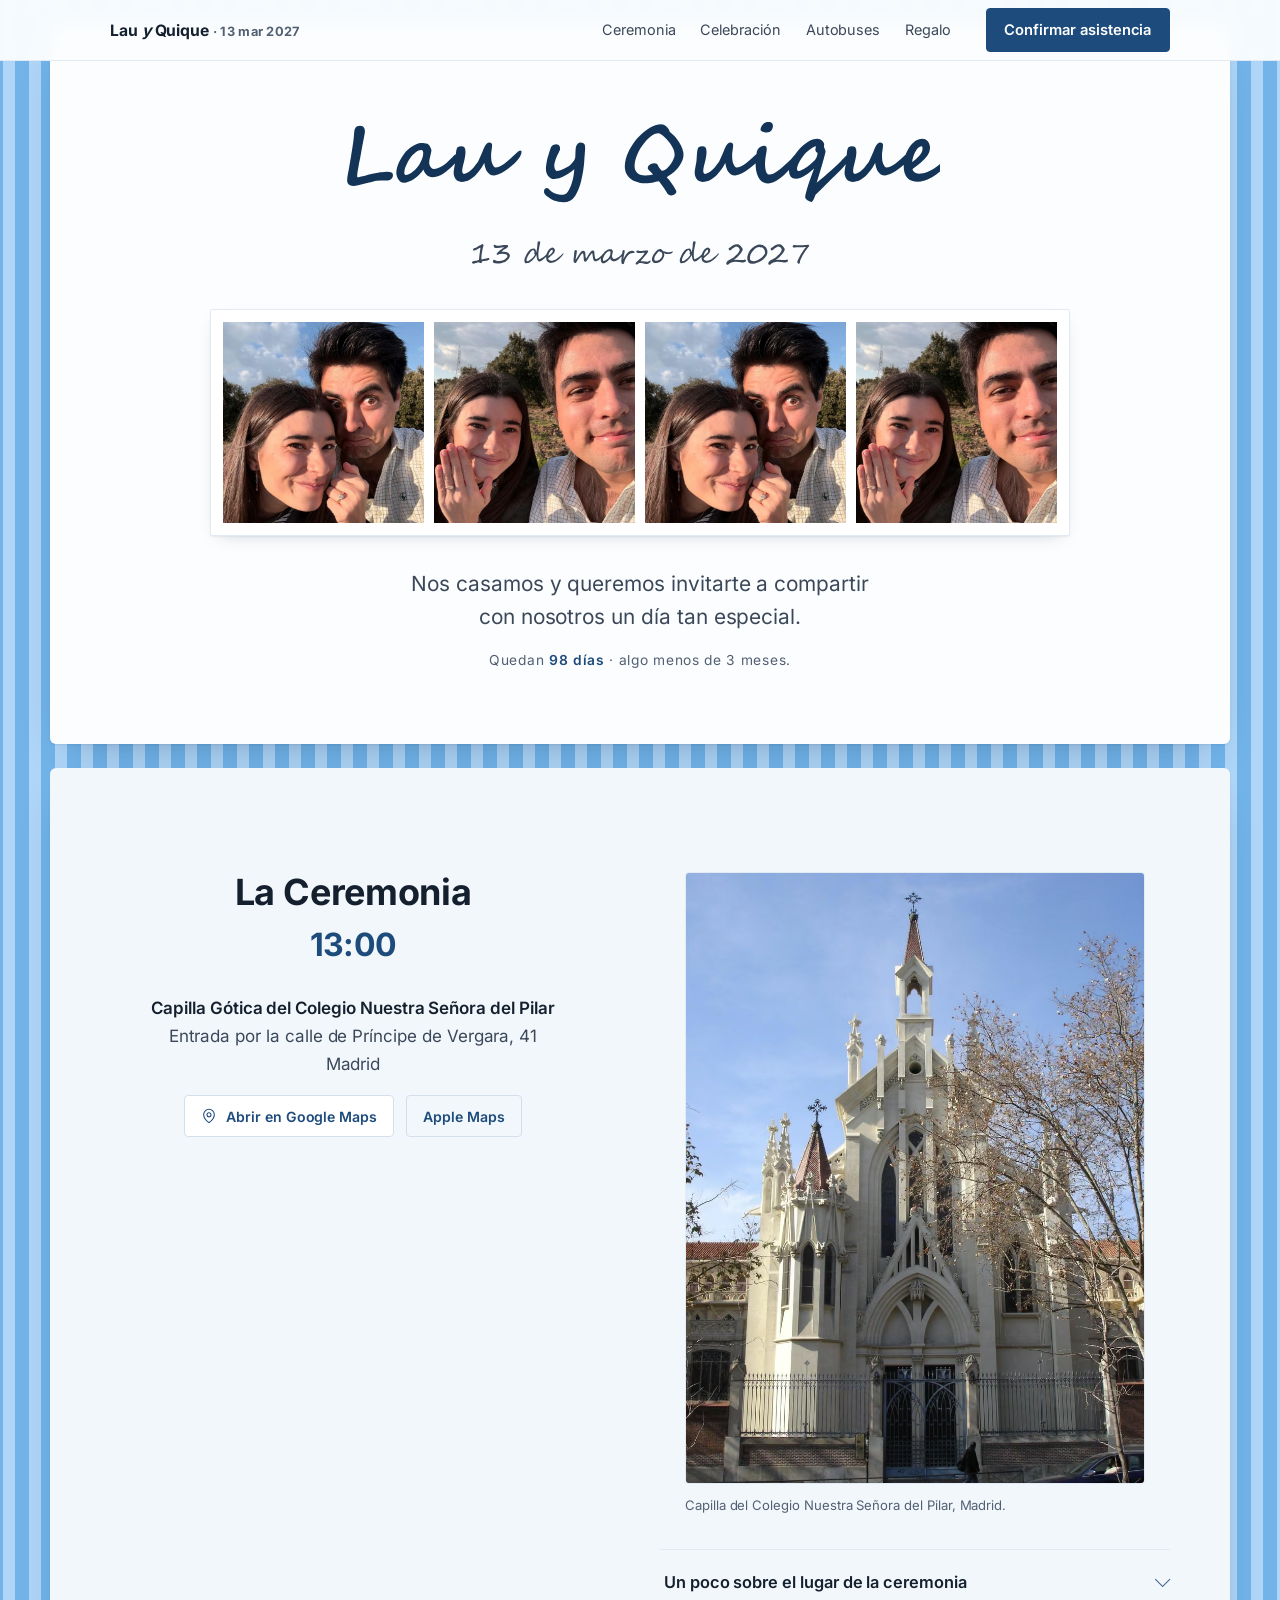
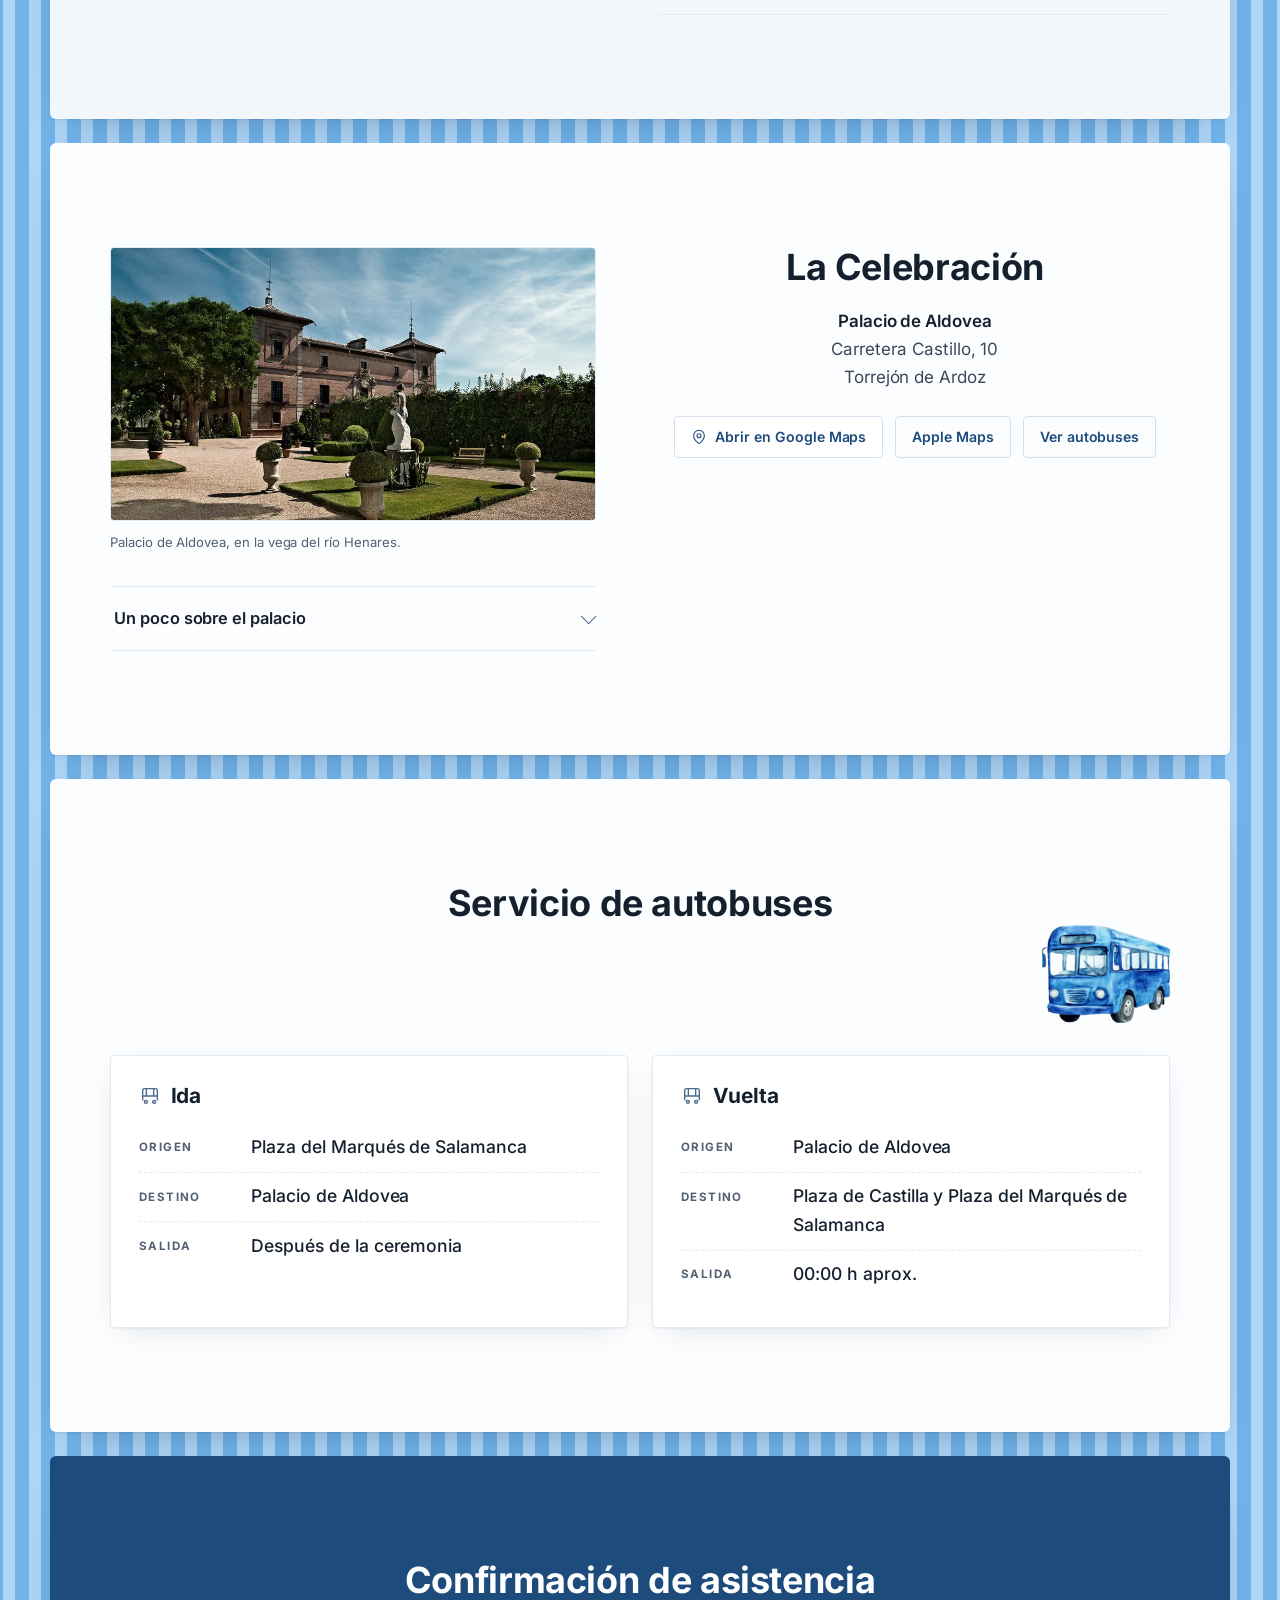
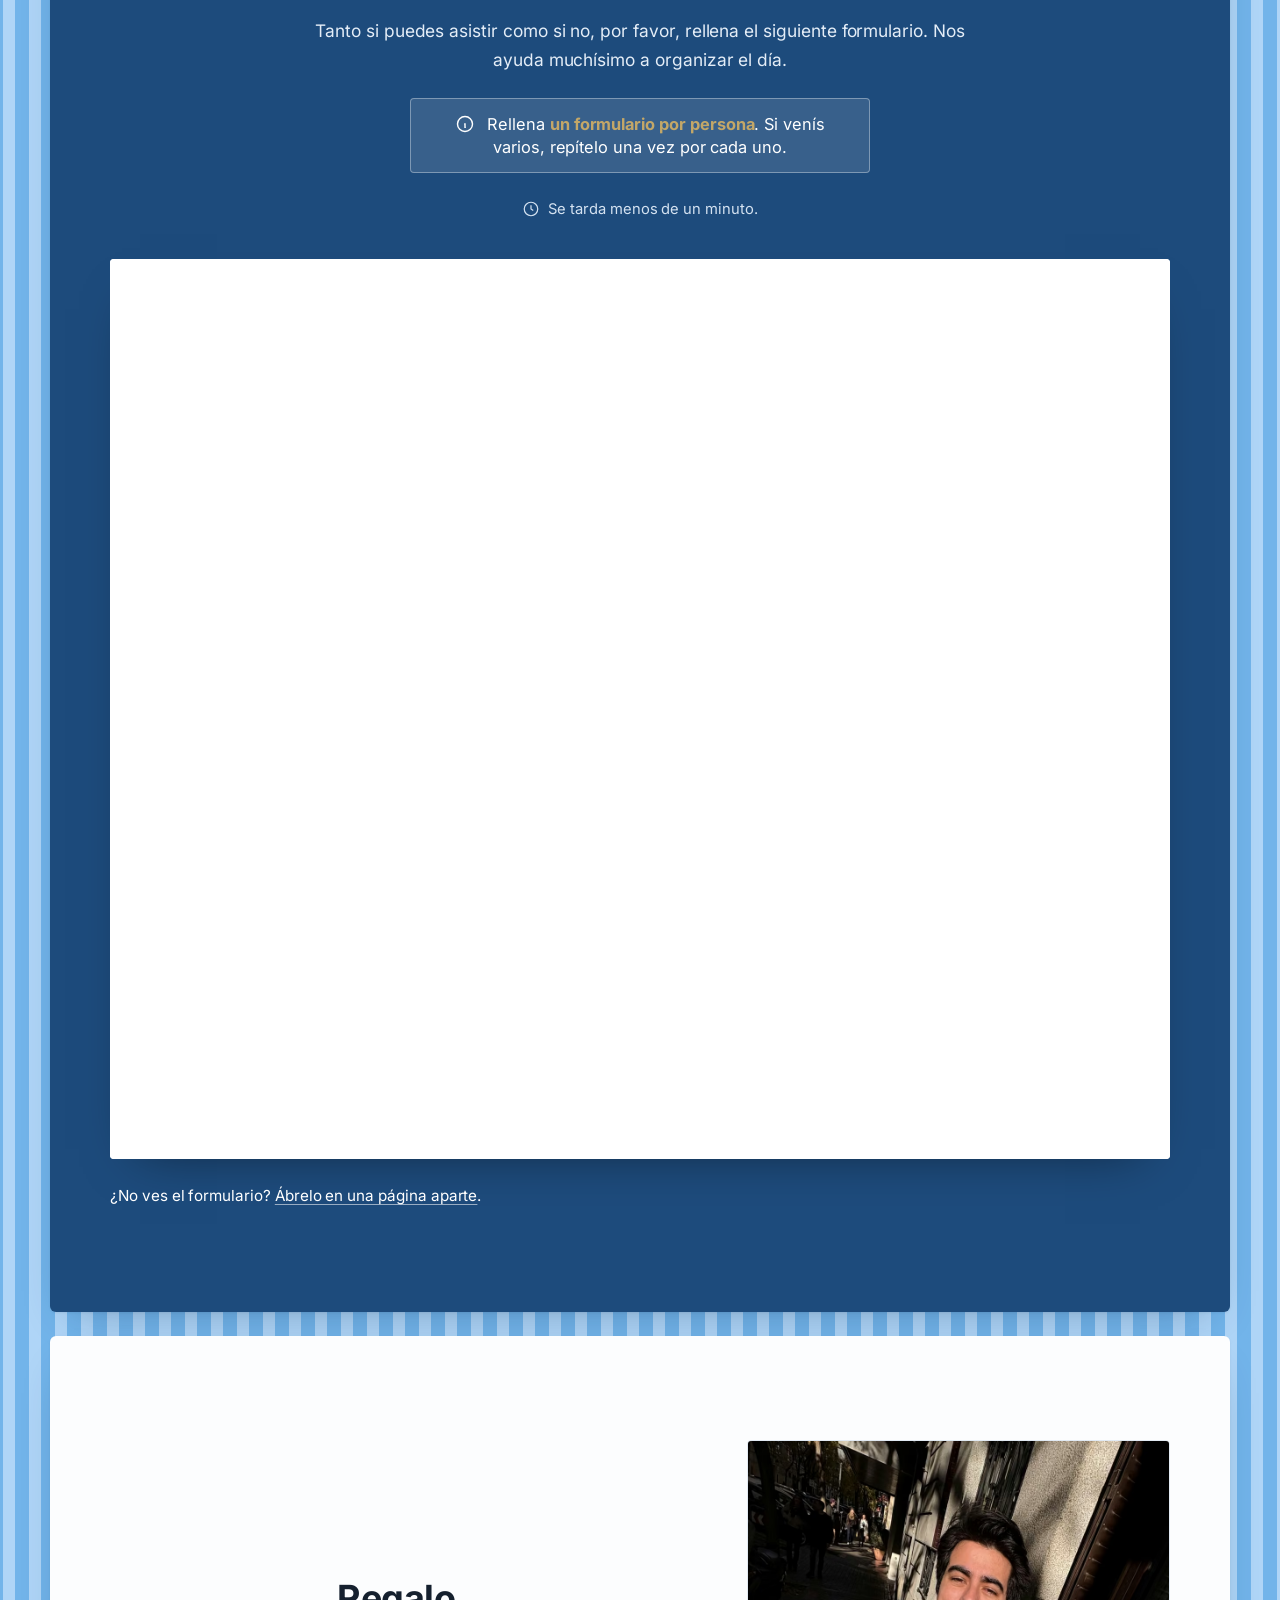
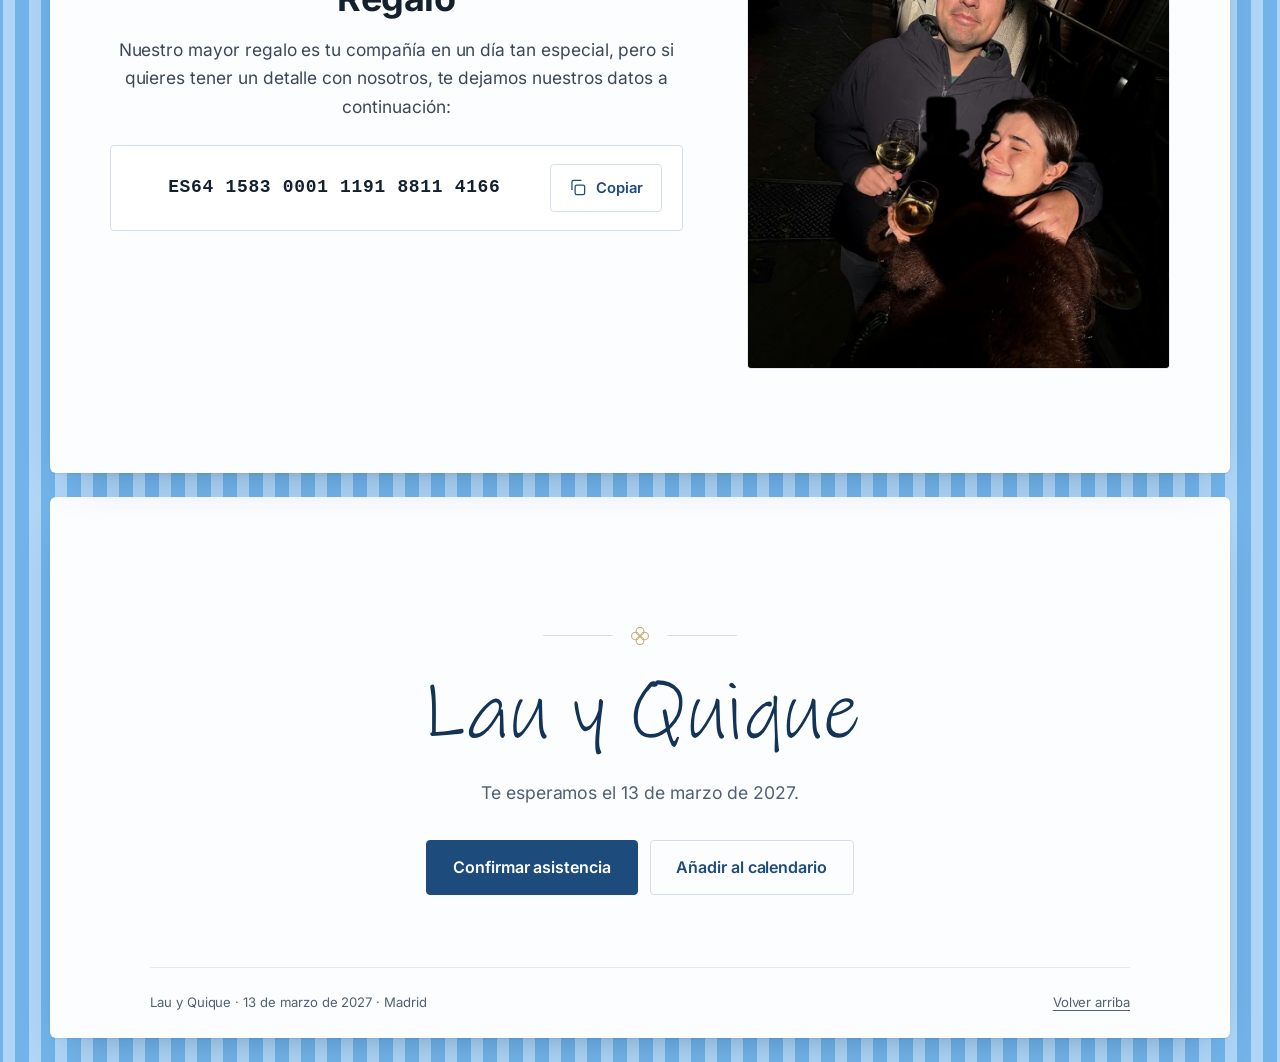
==== commit 3256a00e: "Aviso de un formulario por persona encima del RSVP Co-Authored-By: Claude Opus 5 <noreply@anthropic." ====
--- a/index.html
+++ b/index.html
@@ -275,6 +275,10 @@
     <div class="seccion__cabecera">
       <h2 id="t-confirmar">Confirmación de asistencia</h2>
       <p class="intro" style="margin-top:1rem">Tanto si puedes asistir como si no, por favor, rellena el siguiente formulario. Nos ayuda muchísimo a organizar el día.</p>
+      <p class="aviso-rsvp">
+        <svg viewBox="0 0 24 24" fill="none" stroke="currentColor" aria-hidden="true"><circle cx="12" cy="12" r="9"/><path d="M12 8h.01M11 12h1v4h1"/></svg>
+        Rellena <strong>un formulario por persona</strong>. Si venís varios, repítelo una vez por cada uno.
+      </p>
       <p class="plazo">
         <svg viewBox="0 0 24 24" fill="none" stroke="currentColor" aria-hidden="true"><circle cx="12" cy="12" r="9"/><path d="M12 7v5l3 2"/></svg>
         Se tarda menos de un minuto.
--- a/assets/css/estilo.css
+++ b/assets/css/estilo.css
@@ -403,6 +403,18 @@
   font-size:.92rem;color:#D4E2F1;
 }
 .plazo svg{width:18px;height:18px;flex:none;stroke-width:1.6}
+/* Aviso destacado encima del formulario */
+.aviso-rsvp{
+  display:block;text-align:center;
+  max-width:46ch;margin:var(--e3) auto 0;
+  padding:.85rem 1.2rem;
+  background:rgba(255,255,255,.12);
+  border:1px solid rgba(255,255,255,.35);
+  border-radius:var(--radio-g);
+  color:#fff;font-size:1.02rem;line-height:1.4;text-wrap:pretty;
+}
+.aviso-rsvp strong{font-weight:700;color:var(--oro-claro)}
+.aviso-rsvp svg{width:20px;height:20px;stroke-width:1.7;display:inline-block;vertical-align:-4px;margin-right:.45rem}
 
 /* Regalo */
 .iban{
